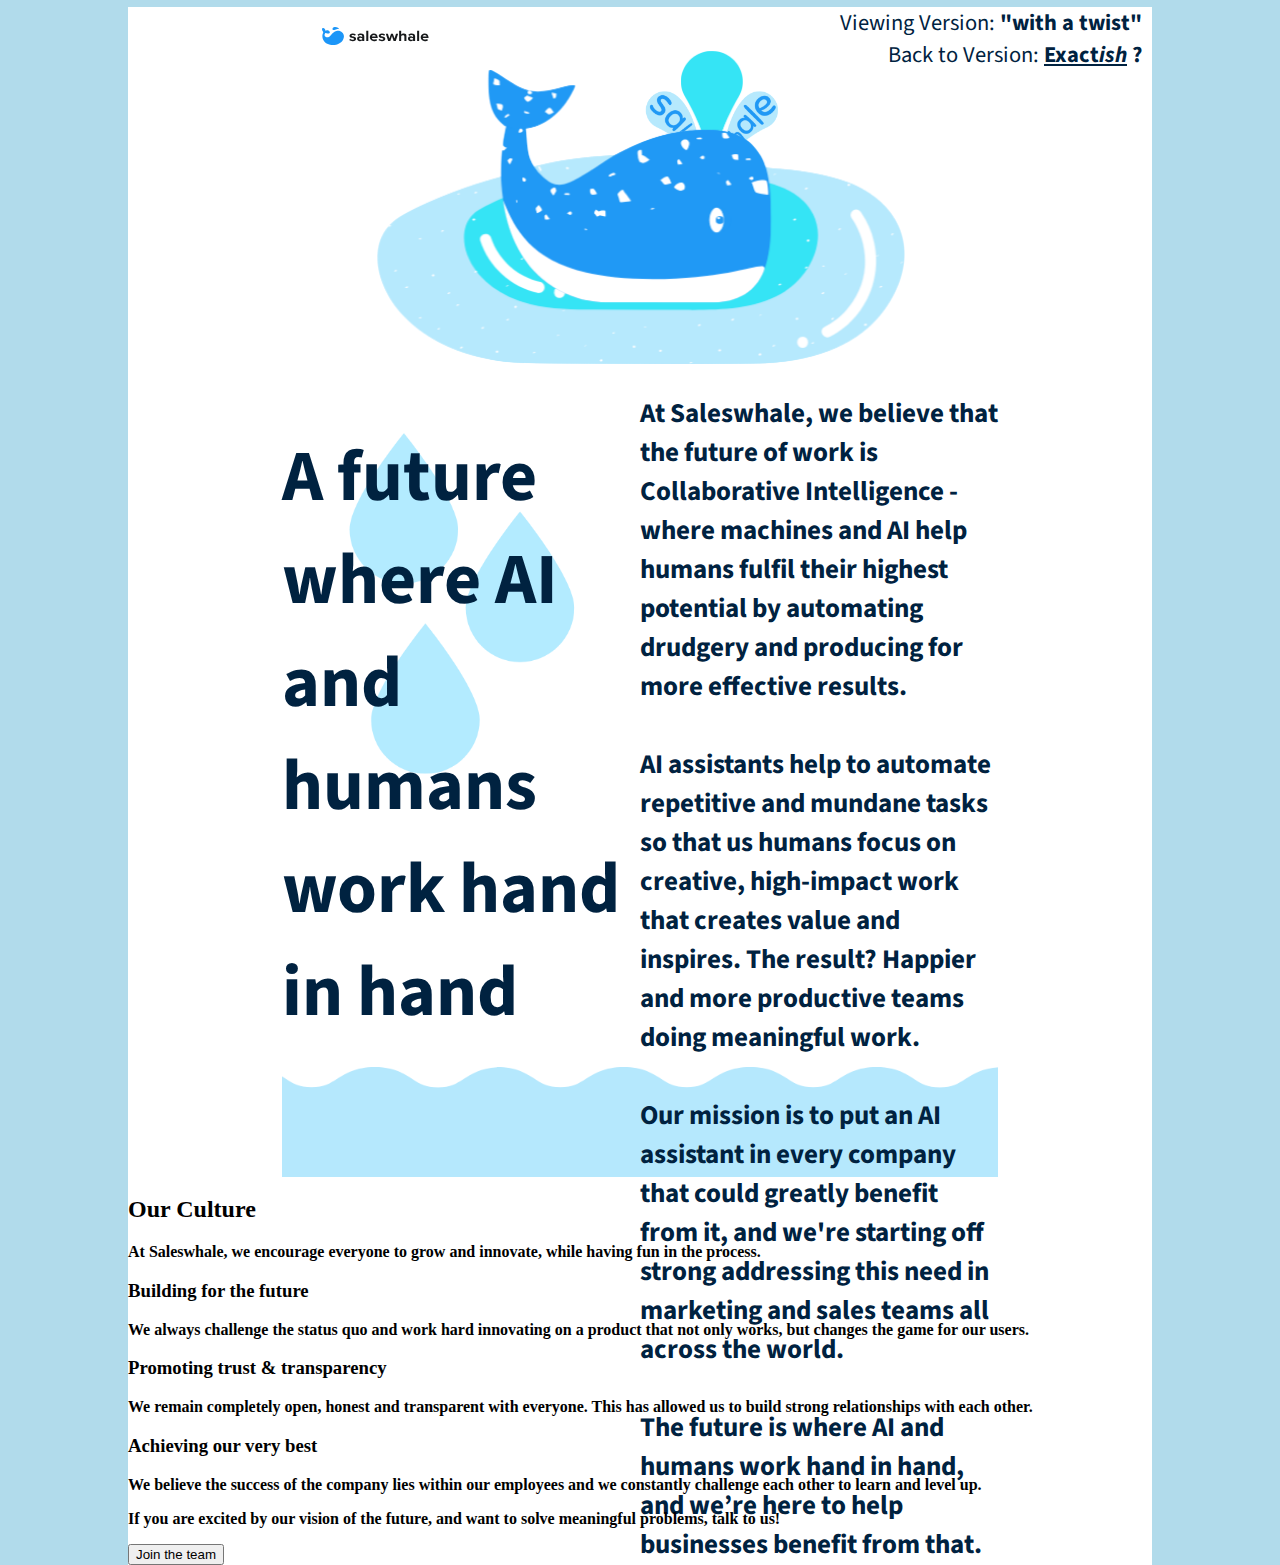
==== twist.html @ 9819dc05 "culture tags & info" ====
<!DOCTYPE html>
<html lang="en">
<head>
  <meta charset="UTF-8">
  <meta name="viewport" content="width=device-width, initial-scale=1.0">
  <meta http-equiv="X-UA-Compatible" content="ie=edge">
  <link rel="stylesheet" href="twist.css">
  <link rel="stylesheet" href="keyframes.css">
  <title>Jr. Web Dev Test</title>
</head>
<body>
  <header>
    <p id="viewing">Viewing Version: <b>"with a twist"</b><br>Back to Version: <a class="viewingLink" href="index.html"><b>Exact<i>ish</i></a> ?</p>
    <div class="spurt">
        <div class="salesspurt"></div>
      </div>
    </div>
  </header>
 
  <h1>
  </h1>
  <div class="opening">
    <h2 id="future">A future where AI and humans work hand in hand</h2>
    <p id="firstbody">
      At Saleswhale, we believe that the future of work is Collaborative Intelligence
       - where machines and AI help humans fulfil their highest potential by automating
        drudgery and producing for more effective results.<br><br>AI assistants help to automate
         repetitive and mundane tasks so that us humans focus on creative, high-impact work
          that creates value and inspires. The result? Happier and more productive teams doing
           meaningful work.<br><br>Our mission is to put an AI assistant in every company that could
            greatly benefit from it, and we're starting off strong addressing this need in
             marketing and sales teams all across the world.<br><br>The future is where AI and humans
              work hand in hand, and we’re here to help businesses benefit from that.
    </p>
  </div>
  <div class="culture">
      <div class="cultureTop">
      <h2 id="ourCulture">Our Culture</h2>
      <p id="cultureTagline">At Saleswhale, we encourage everyone to grow and innovate, while having fun in the process.</p>
    </div>
      <div class="middleCulture">
        <div class="MCD" id="building">
          <div class="cultureIcon"></div>
          <h3>Building for the future</h3>
          <p class="MCT"> We always challenge the status quo and work hard innovating on a product that not only works, but changes the game for our users.</p>
        </div>
        <div class="MCD" id="promoting">
            <div class="cultureIcon"></div>
          <h3>Promoting trust & transparency</h3>
          <p class="MCT">We remain completely open, honest and transparent with everyone. This has allowed us to build strong relationships with each other.</p>
        </div>
        <div class="MCD" id="achieving">
            <div class="cultureIcon"></div>
          <h3>Achieving our very best</h3>
          <p class="MCT">We believe the success of the company lies within our employees and we constantly challenge each other to learn and level up.</p>
        </div>
      </div>
      <div class="cultureBottom">
      <p id="cultureBottomLine">If you are excited by our vision of the future, and want to solve meaningful problems, talk to us!</p>
      <button id="JTT">Join the team</button>
    </div>
    </div> 
</body>
</html>
---- twist.css ----
@import url('https://fonts.googleapis.com/css2?family=Source+Sans+Pro&display=swap');
html {
  background: #b1dbeb;
}
body {
  background: #ffffff;
  overscroll-behavior: none;
  width: 80vw;
  height: 100%;
  margin: auto;
}
header {
  background: url(assets/sw-logo.svg) no-repeat left center;
  background-size: 13%;
  width: 820px;
  height: 60px;
  margin-left: auto;
  margin-right: 10px;
  margin-top: -16px;
}
#viewing {
  color: #002240;
  font-family: 'Source Sans Pro', sans-serif;
  font-size: 2.5vmin;
  text-align: right;
  font-weight: 400;
}
.viewingLink {
  color: #002240;
}
h1 {
  width: 630px;
  height: 300px;
  background: url(assets/saleswhale.png) center no-repeat;
  background-size: 85%;
  margin: auto;
}
.spurt {
  width: 25%;
  height: 200%;
  margin-left: 35%;
  margin-top: -6%;
  background: url(assets/midspray.png) bottom center no-repeat;
  background-size: 30%;
  animation: midspurt linear 4s;
}

.salesspurt {
  width: 100%;
  height: 100%;
  background: url(assets/salesspurt.png) bottom center no-repeat;
  background-size: 65%;
  animation: swspurt linear 3.5s;
}
.opening {
  background: url(assets/abovethefoldbg.png) bottom right repeat-x;
  background-size: 70%;
  display: flex;
  flex-direction: row;
  justify-content: space-between;
  height: 90vh;
  width: 56vw;
  margin: auto;
  color: #002240;
  font-family: 'Source Sans Pro', sans-serif;
}
#future {
  background: url(assets/futurebg.png) top no-repeat;
  background-size: 100%;
  font-size: 8vmin;
  font-weight: bold;
  width: 50%;
  height: 100%;
  text-align: left;
}
#firstbody {
  font-size: 3vmin;
  width: 50%;
}
---- keyframes.css ----
@-webkit-keyframes midspurt {
  0% {
    background-size: 0%;
  }
  25% {
    background-size: 10%;
  }
  50%{
    background-size: 20%;
  }
  75% {
    background-size: 30%;
  }
  100% {
    background-size: 30%;
  }
}
@keyframes midspurt {
   0% {
    background-size: 0%;
  }
  25% {
    background-size: 10%;
  }
  50%{
    background-size: 20%;
  }
  75% {
    background-size: 30%;
  }
  100% {
    background-size: 30%;
  }
}
@-webkit-keyframes swspurt {
  0% {
    background-size: 0%;
  }
  25%{
    background-size: 0%;
  }
  50%{
    background-size: 5%;
  }
  75% {
    background-size: 35%;
  }
  100% {
    background-size: 65%;
  }
}
@keyframes swspurt {
  0% {
    background-size: 0%;
  }
  25%{
    background-size: 0%;
  }
  50%{
    background-size: 5%;
  }
  75% {
    background-size: 35%;
  }
  100% {
    background-size: 65%;
  }
}
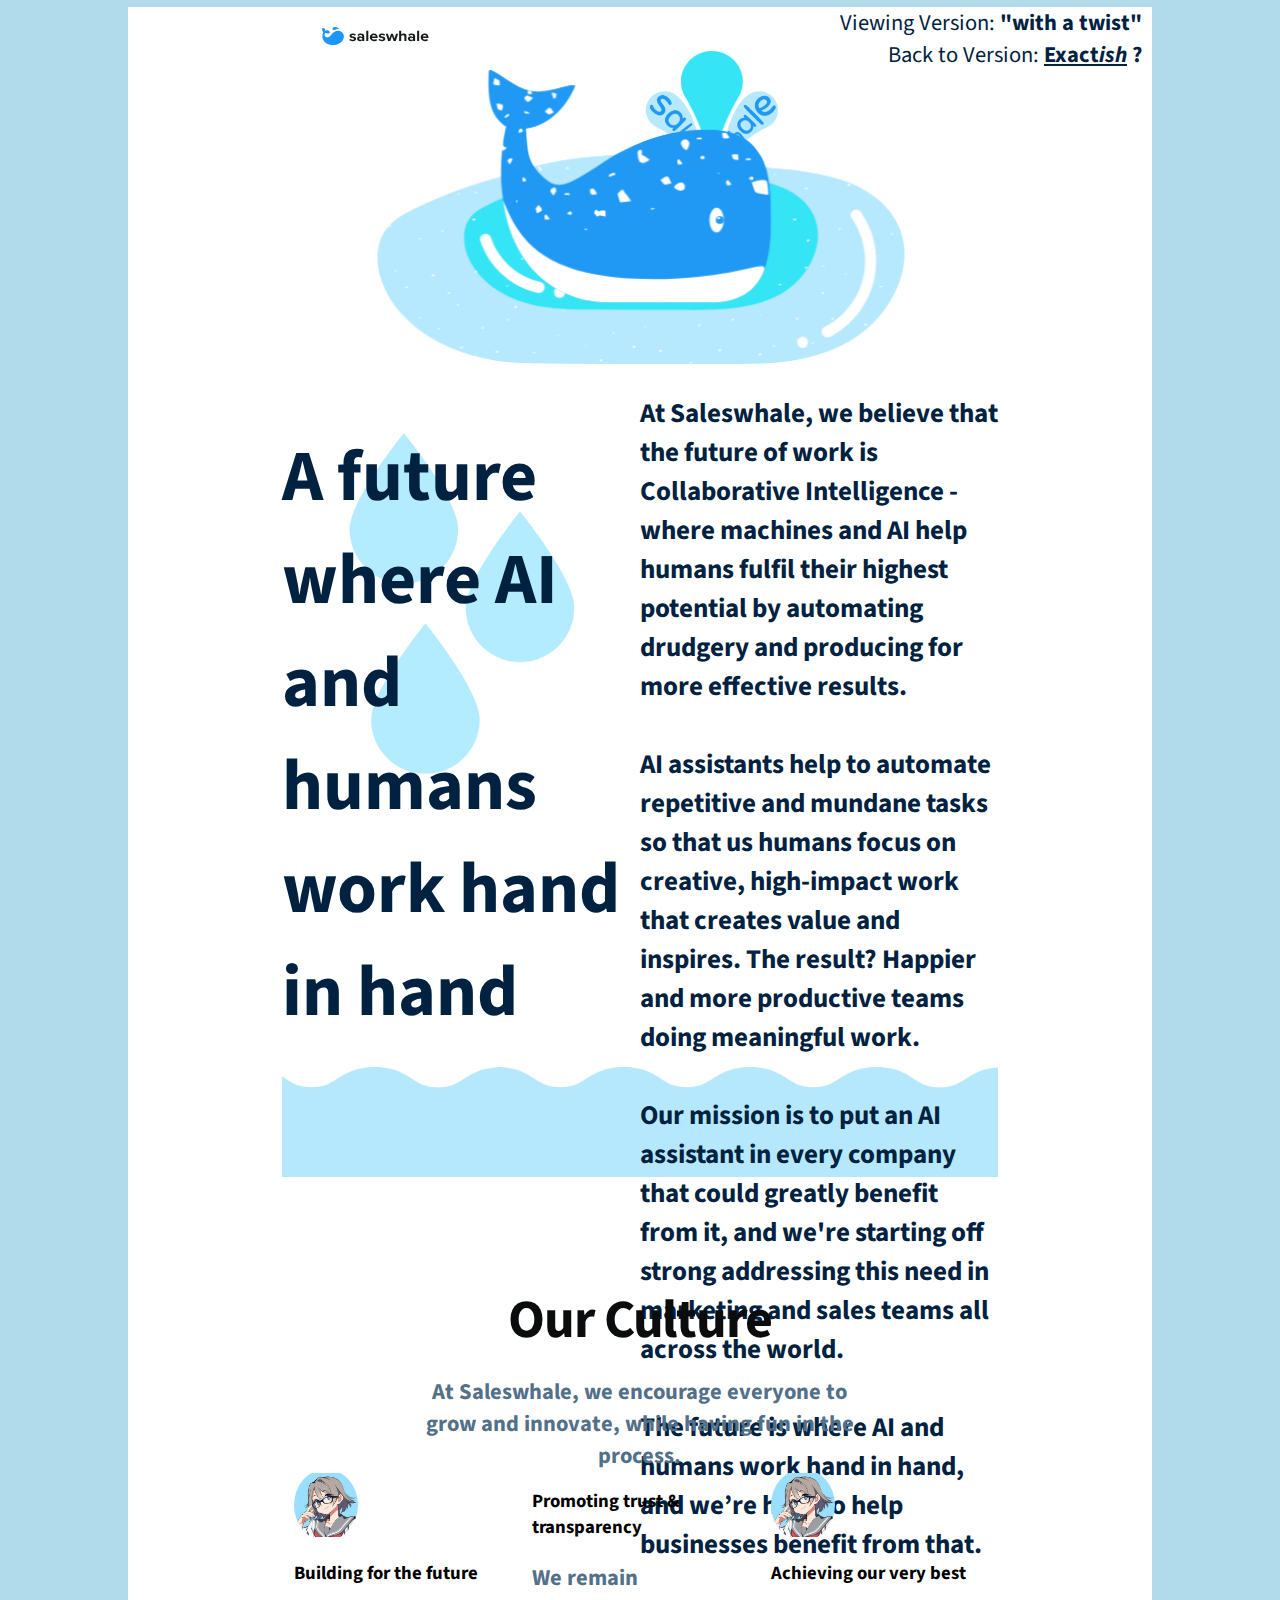
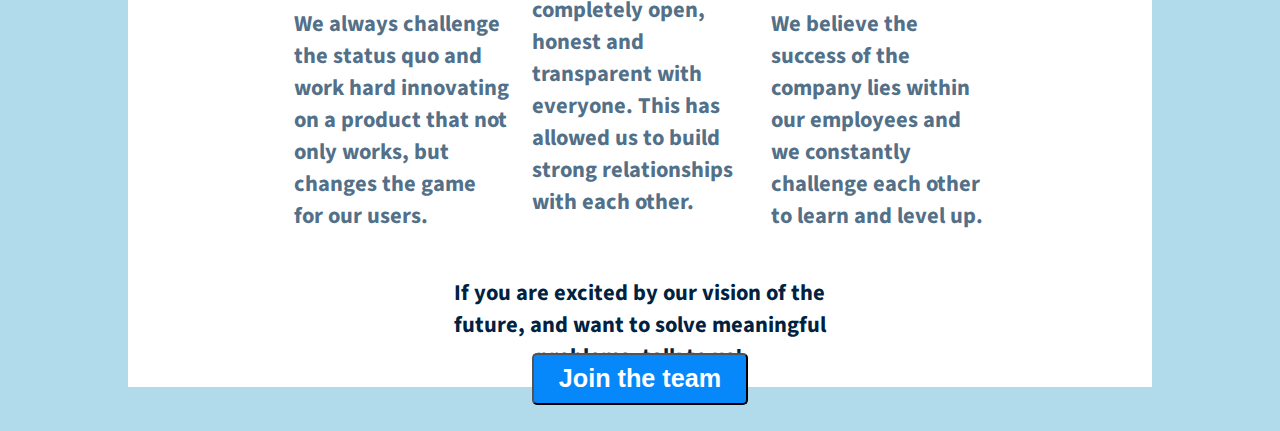
==== commit fffae93e: "take out icon" ====
--- a/twist.html
+++ b/twist.html
@@ -45,7 +45,6 @@
           <p class="MCT"> We always challenge the status quo and work hard innovating on a product that not only works, but changes the game for our users.</p>
         </div>
         <div class="MCD" id="promoting">
-            <div class="cultureIcon"></div>
           <h3>Promoting trust & transparency</h3>
           <p class="MCT">We remain completely open, honest and transparent with everyone. This has allowed us to build strong relationships with each other.</p>
         </div>
--- a/twist.css
+++ b/twist.css
@@ -76,4 +76,78 @@
 #firstbody {
   font-size: 3vmin;
   width: 50%;
+}
+.culture {
+  display: flex;
+  flex-direction: column;
+  justify-content: space-around;
+  align-content: flex-start;
+  align-items: center;
+  height: 90vh;
+  width: 56vw;
+  margin: auto;
+  font-family: 'Source Sans Pro', sans-serif;
+}
+.cultureTop {
+  padding-top: 10vh;
+  width: 60%;
+  text-align: center;
+  height: 25%;
+}
+#ourCulture {
+  color: #0B0C0D;
+  font-size: 6vmin;
+  font-weight: bold;
+  letter-spacing: -0.02em;
+  width: 100%;
+  line-height: 20px;
+}
+#cultureTagline {
+  color: #537089;
+  width: 100%;
+  text-align: center;
+  height: 40%;
+  font-size: 2.5vmin;
+}
+.middleCulture {
+  width: 100%;
+  height: 50%;
+  display: flex;
+  flex-direction: row;
+  justify-content: space-around;
+}
+.MCD {
+  width: 30%;
+}
+.MCT {
+  color: #537089;
+  font-size: 2.5vmin;
+}
+.cultureIcon {
+  background: url(assets/cultureicon.jpg) center no-repeat;
+  background-size: 100%;
+  width: 5vw;
+  height: 8vh;
+  border-radius: 50%;
+}
+.cultureBottom {
+  width: 60%;
+  text-align: center;
+  height: 25%;
+}
+#cultureBottomLine {
+  color: #002240;
+  width: 100%;
+  text-align: center;
+  height: 30%;
+  font-size: 2.5vmin;
+}
+#JTT {
+  font-weight: bold;
+  font-size: 2.8vmin;
+  color: #ffffff;
+  border-radius: 5px;
+  background: #0688FA;
+  width: 50%;
+  height: 30%;
 }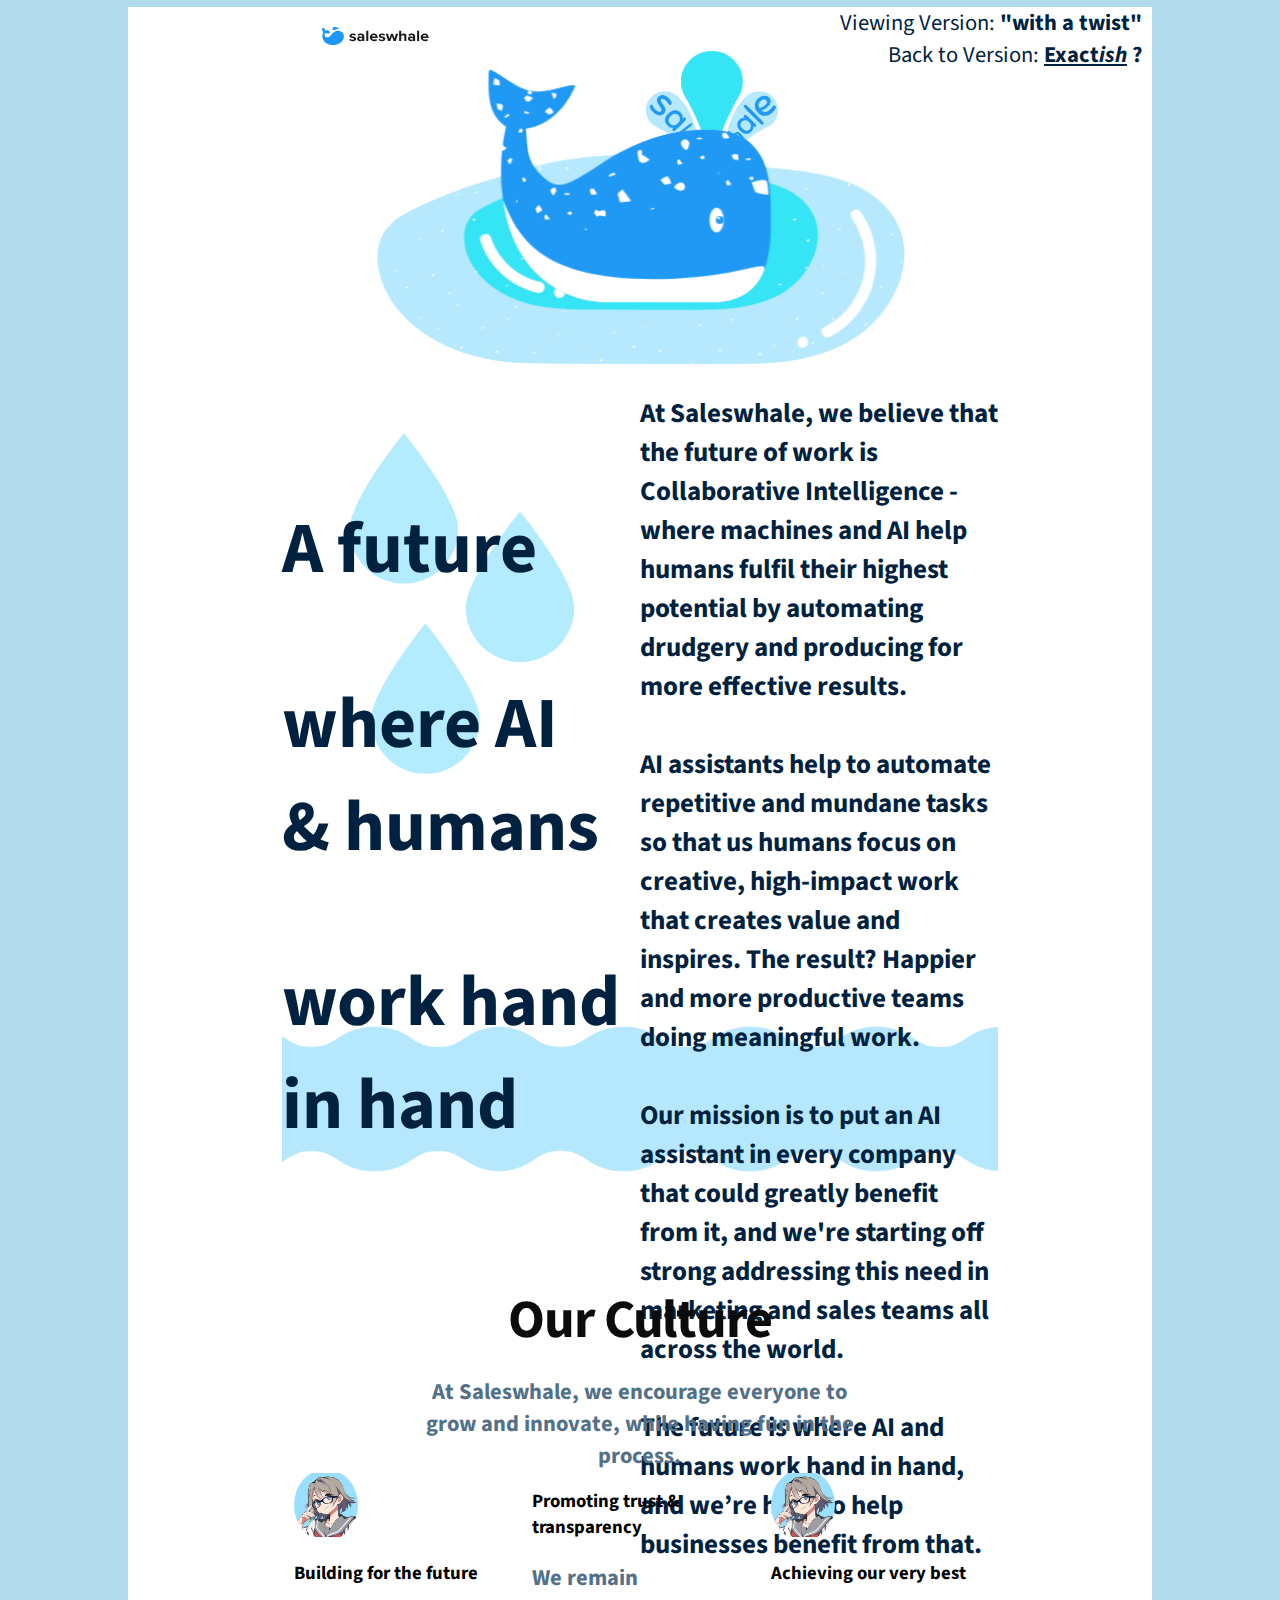
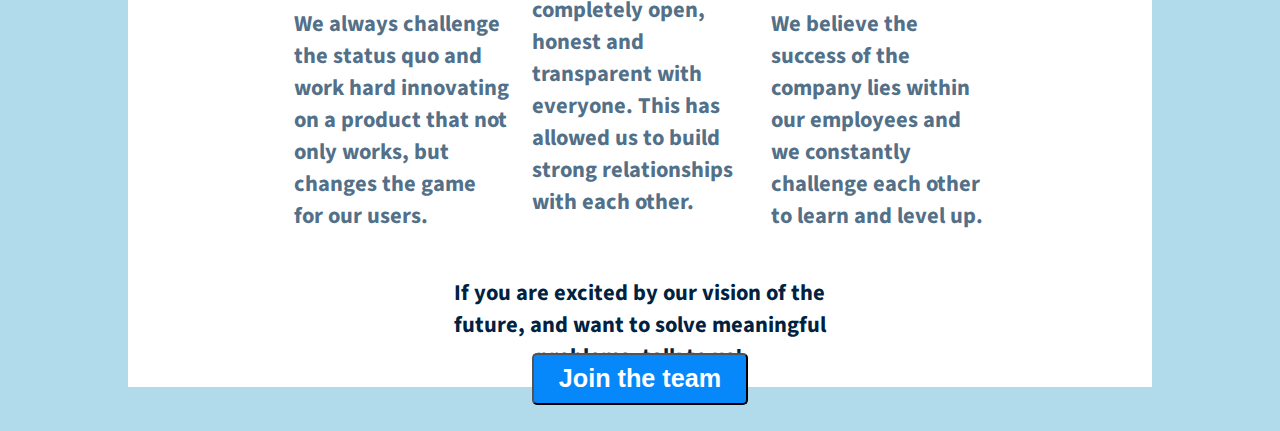
==== commit b82c4262: "tweaks for "twist" outline" ====
--- a/twist.html
+++ b/twist.html
@@ -20,7 +20,7 @@
   <h1>
   </h1>
   <div class="opening">
-    <h2 id="future">A future where AI and humans work hand in hand</h2>
+    <h2 id="future"><p id=line1>A future</p><p id="line2">where AI<br>& humans</p><p id="line3">work hand<br>in hand</p></h2>
     <p id="firstbody">
       At Saleswhale, we believe that the future of work is Collaborative Intelligence
        - where machines and AI help humans fulfil their highest potential by automating
@@ -41,16 +41,16 @@
       <div class="middleCulture">
         <div class="MCD" id="building">
           <div class="cultureIcon"></div>
-          <h3>Building for the future</h3>
+          <h3 class="cultureHL">Building for the future</h3>
           <p class="MCT"> We always challenge the status quo and work hard innovating on a product that not only works, but changes the game for our users.</p>
         </div>
         <div class="MCD" id="promoting">
-          <h3>Promoting trust & transparency</h3>
+          <h3 class="cultureHL">Promoting trust & transparency</h3>
           <p class="MCT">We remain completely open, honest and transparent with everyone. This has allowed us to build strong relationships with each other.</p>
         </div>
         <div class="MCD" id="achieving">
             <div class="cultureIcon"></div>
-          <h3>Achieving our very best</h3>
+          <h3 class="cultureHL">Achieving our very best</h3>
           <p class="MCT">We believe the success of the company lies within our employees and we constantly challenge each other to learn and level up.</p>
         </div>
       </div>
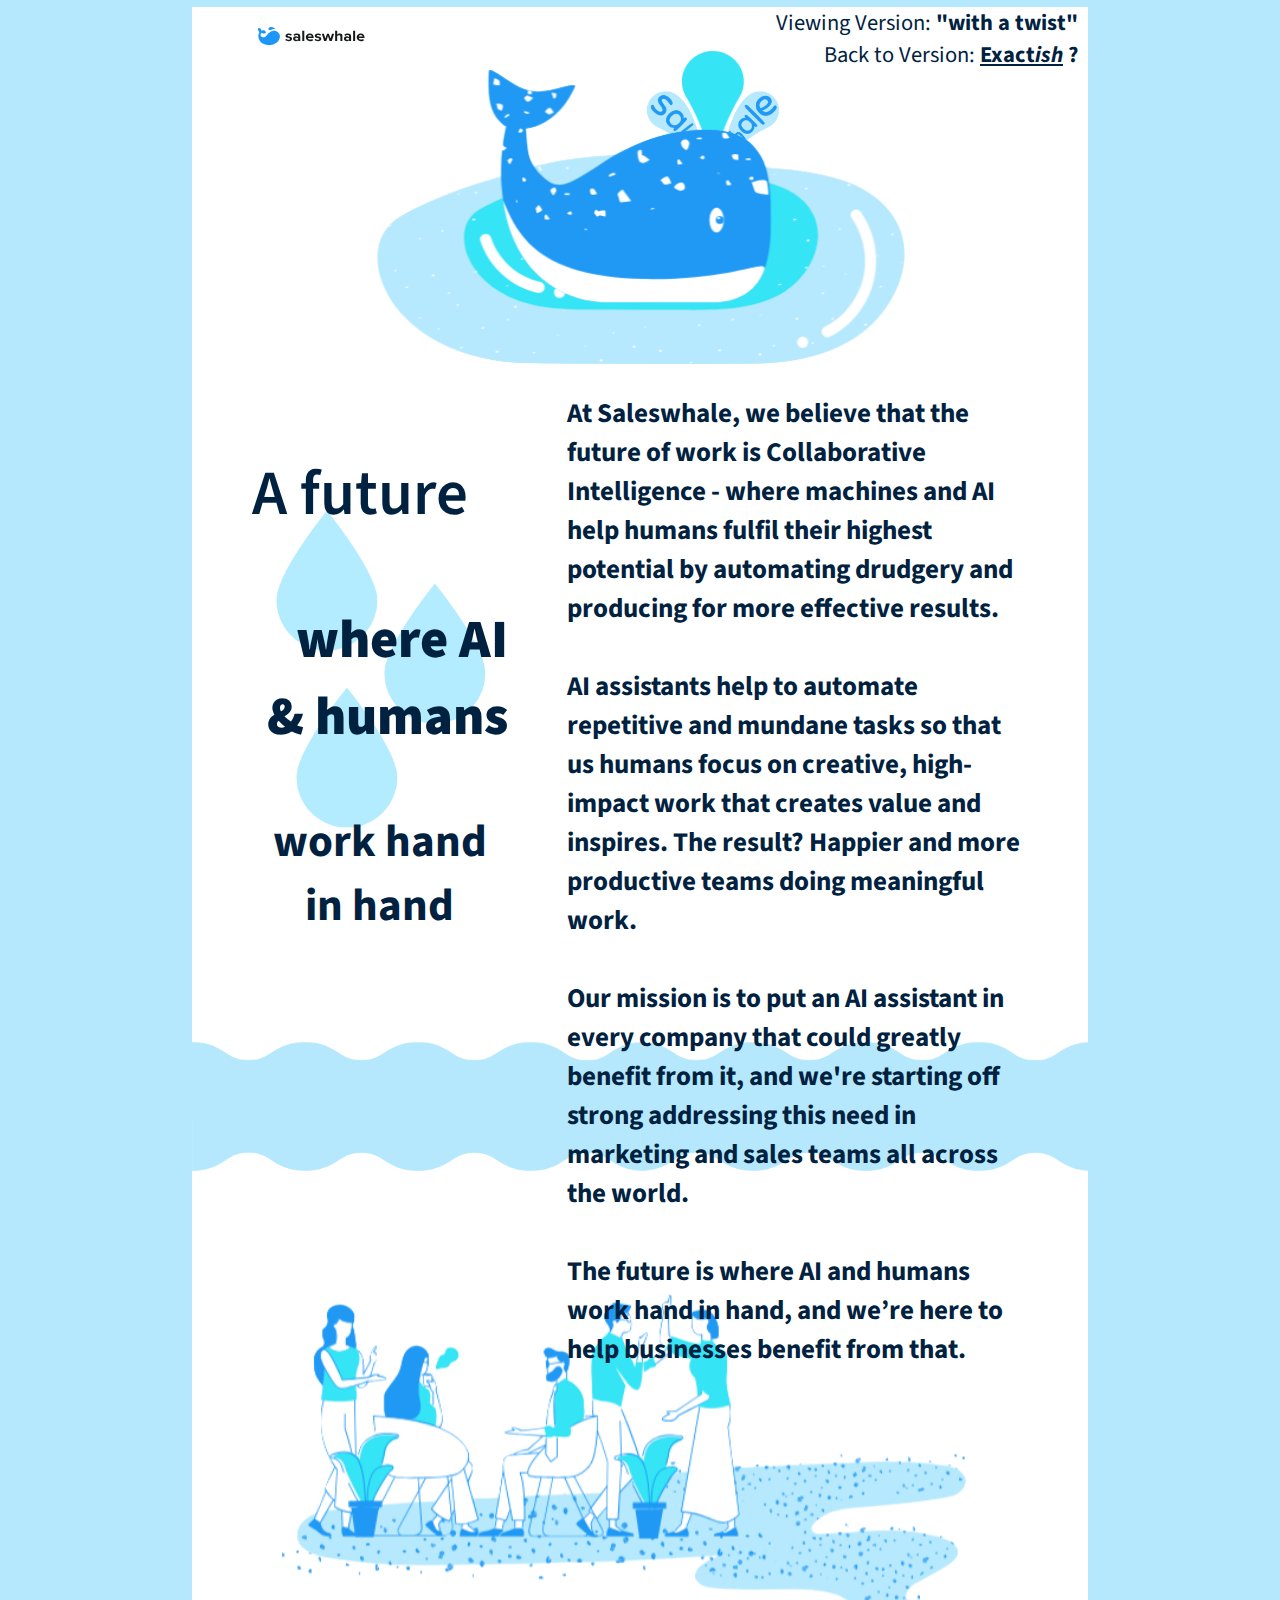
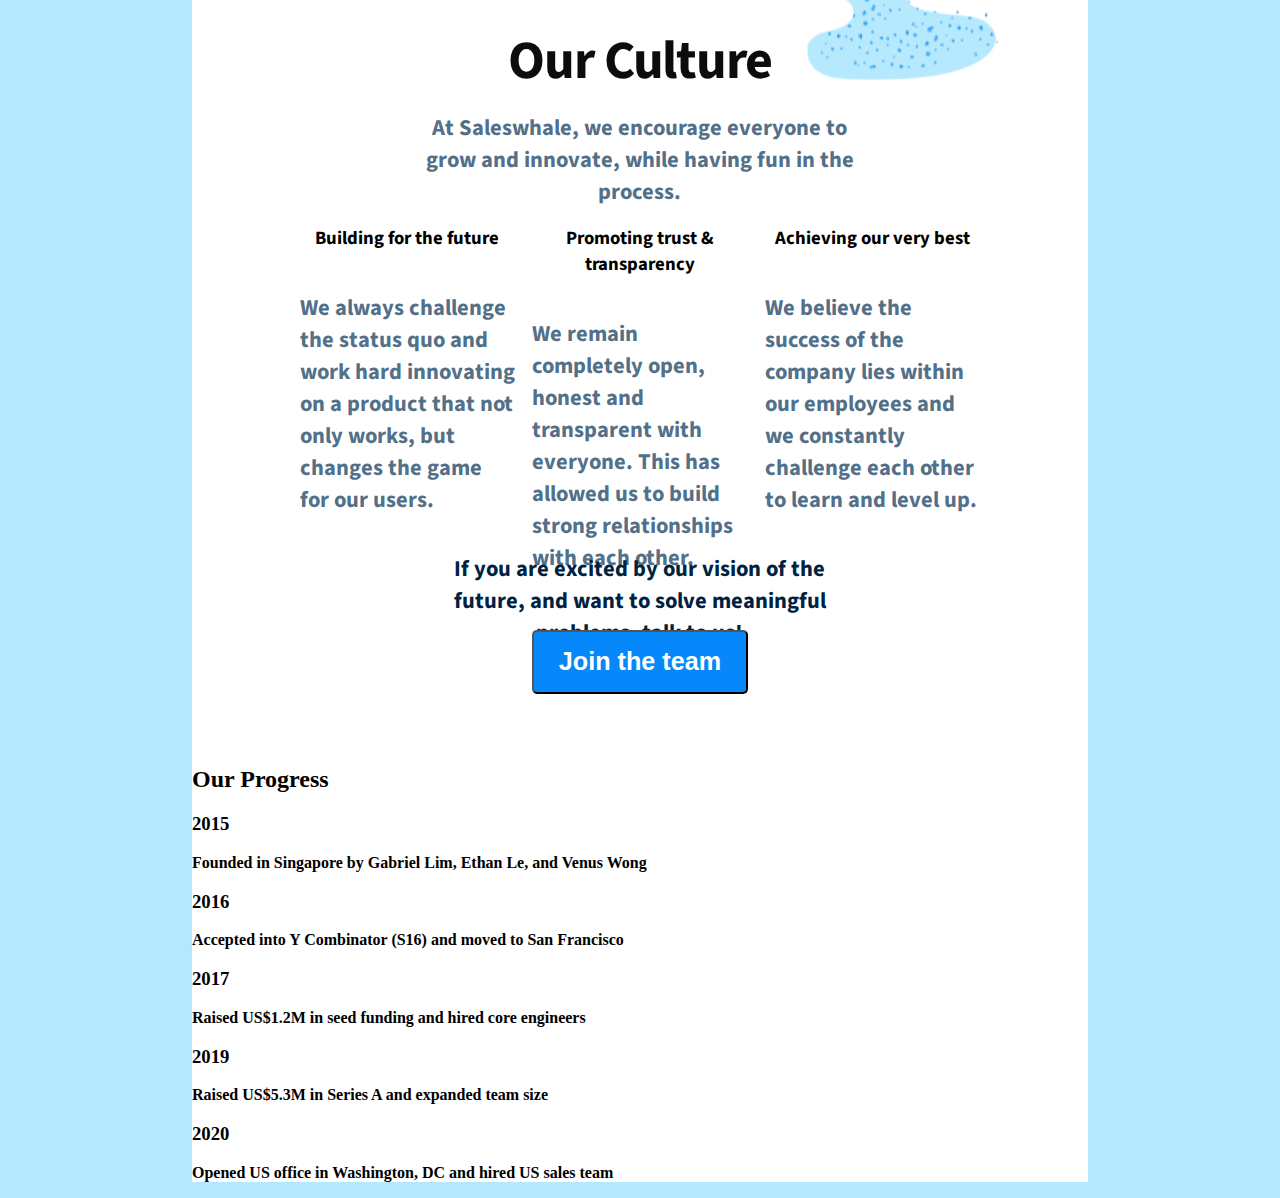
==== commit 40aeb09e: "timeline tags & info in" ====
--- a/twist.html
+++ b/twist.html
@@ -59,5 +59,36 @@
       <button id="JTT">Join the team</button>
     </div>
     </div> 
+
+    <div class="timelineContainer">
+        <h2 id="progress">Our Progress</h2>
+        <div class="timeline">
+          <div class="TLitem" id="founded">
+            <h3 class="date">2015</h3>
+            <div class="mailIcon"></div>
+            <p class="timelineText"> Founded in Singapore by Gabriel Lim, Ethan Le, and Venus Wong</p>
+          </div>
+          <div class="TLitem" id="Accepted">
+              <h3 class="date">2016</h3>
+              <div class="mailIcon"></div>
+              <p class="timelineText">Accepted into Y Combinator (S16) and moved to San Francisco</p>
+          </div>
+          <div class="TLitem" id="seedFunding">
+              <h3 class="date">2017</h3>
+              <div class="mailIcon"></div>
+              <p class="timelineText">Raised US$1.2M in seed funding and hired core engineers</p>
+          </div>
+          <div class="TLitem" id="raised">
+              <h3 class="date">2019</h3>
+              <div class="mailIcon"></div>
+              <p class="timelineText">Raised US$5.3M in Series A and expanded team size</p>
+          </div>
+          <div class="TLitem" id="US">
+              <h3 class="date">2020</h3>
+              <div class="mailIcon"></div>
+              <p class="timelineText">Opened US office in Washington, DC and hired US sales team</p>
+          </div>
+        </div>
+      </div>
 </body>
 </html>--- a/twist.css
+++ b/twist.css
@@ -1,11 +1,11 @@
 @import url('https://fonts.googleapis.com/css2?family=Source+Sans+Pro&display=swap');
 html {
-  background: #b1dbeb;
+  background: #b5e8fd;
 }
 body {
   background: #ffffff;
   overscroll-behavior: none;
-  width: 80vw;
+  width: 70vw;
   height: 100%;
   margin: auto;
 }
@@ -38,13 +38,12 @@
 .spurt {
   width: 25%;
   height: 200%;
-  margin-left: 35%;
+  margin-left: 43%;
   margin-top: -6%;
   background: url(assets/midspray.png) bottom center no-repeat;
   background-size: 30%;
   animation: midspurt linear 4s;
 }
-
 .salesspurt {
   width: 100%;
   height: 100%;
@@ -54,45 +53,60 @@
 }
 .opening {
   background: url(assets/abovethefoldbg.png) bottom right repeat-x;
-  background-size: 70%;
+  background-size: 50%;
   display: flex;
   flex-direction: row;
-  justify-content: space-between;
+  justify-content: space-evenly;
   height: 90vh;
-  width: 56vw;
+  width: 70vw;
   margin: auto;
   color: #002240;
   font-family: 'Source Sans Pro', sans-serif;
 }
 #future {
-  background: url(assets/futurebg.png) top no-repeat;
-  background-size: 100%;
-  font-size: 8vmin;
-  font-weight: bold;
-  width: 50%;
-  height: 100%;
+  background: url(assets/futurebg.png) center no-repeat;
+  background-size: 130%;
+  width: 20vw;
+  height: 70%;
+}
+#line1 {
+  font-size: 7vmin;
+  font-weight: 600;
   text-align: left;
+}
+#line2 {
+  font-size: 6vmin;
+  font-weight: bolder;
+  text-align: center;
+  text-align: right;
+}
+#line3 {
+  font-size: 5vmin;
+  text-align: center;
 }
 #firstbody {
   font-size: 3vmin;
-  width: 50%;
+  width: 36vw;
 }
 .culture {
+  padding-top: 10vh;
+  background: url(assets/culturebg.png) 40% 15% no-repeat;
+  background-size: 100%;
   display: flex;
   flex-direction: column;
-  justify-content: space-around;
-  align-content: flex-start;
+  justify-content: flex-end;
+  align-content: flex-end;
   align-items: center;
-  height: 90vh;
+  height: 120vh;
   width: 56vw;
   margin: auto;
   font-family: 'Source Sans Pro', sans-serif;
 }
 .cultureTop {
-  padding-top: 10vh;
+  padding-top: 20vh;
   width: 60%;
   text-align: center;
-  height: 25%;
+  height: 18%;
 }
 #ourCulture {
   color: #0B0C0D;
@@ -100,46 +114,50 @@
   font-weight: bold;
   letter-spacing: -0.02em;
   width: 100%;
-  line-height: 20px;
+  line-height: 10px;
 }
 #cultureTagline {
   color: #537089;
   width: 100%;
   text-align: center;
-  height: 40%;
+  height: 20%;
   font-size: 2.5vmin;
+  background-color: #ffffff72;
 }
 .middleCulture {
   width: 100%;
-  height: 50%;
+  height: 30%;
   display: flex;
   flex-direction: row;
-  justify-content: space-around;
+  justify-content: space-evenly;
+  align-content: center;
 }
 .MCD {
+  display: flex;
+  flex-direction: column;
+  justify-content: flex-start;
+  align-content: stretch;
+  align-items: center;
   width: 30%;
+}
+.cultureHL {
+  text-align: center;
 }
 .MCT {
   color: #537089;
   font-size: 2.5vmin;
-}
-.cultureIcon {
-  background: url(assets/cultureicon.jpg) center no-repeat;
-  background-size: 100%;
-  width: 5vw;
-  height: 8vh;
-  border-radius: 50%;
+  align-self: flex-end;
 }
 .cultureBottom {
   width: 60%;
   text-align: center;
-  height: 25%;
+  height: 20%;
 }
 #cultureBottomLine {
   color: #002240;
   width: 100%;
   text-align: center;
-  height: 30%;
+  height: 25%;
   font-size: 2.5vmin;
 }
 #JTT {
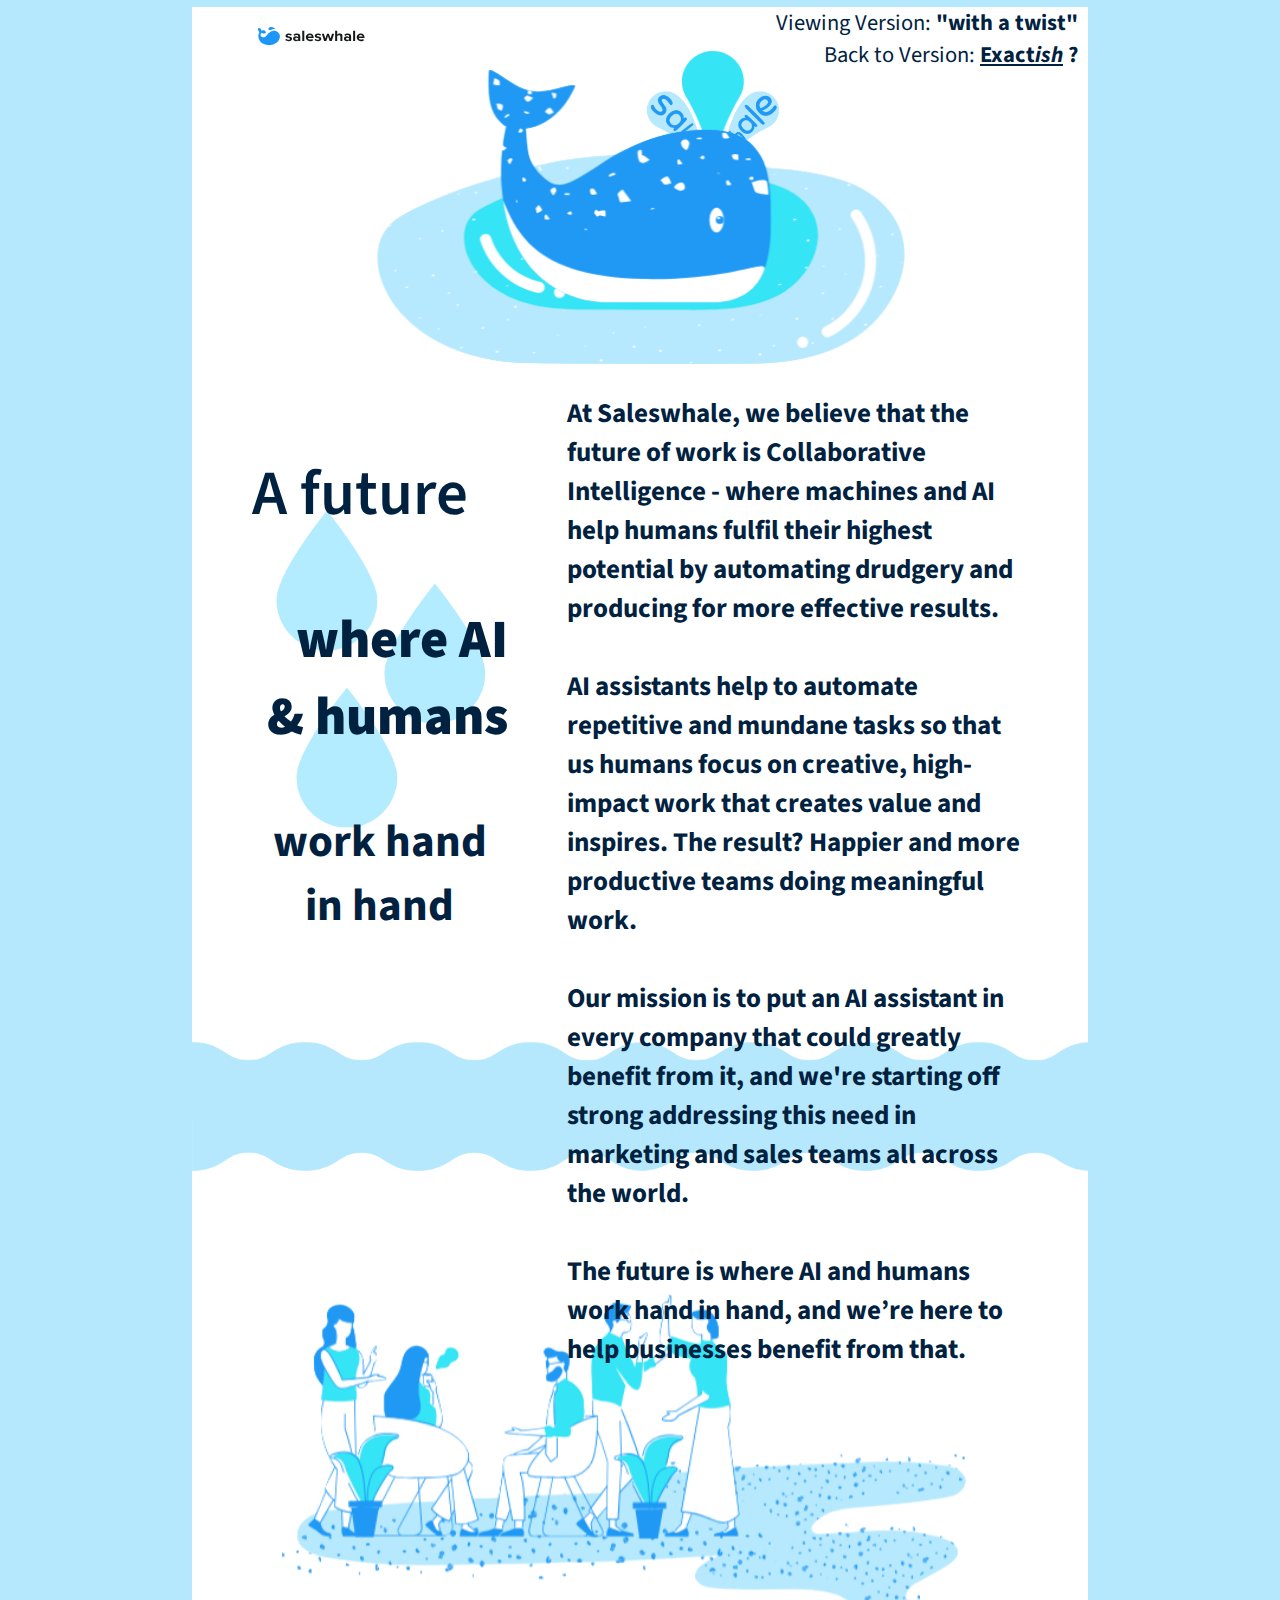
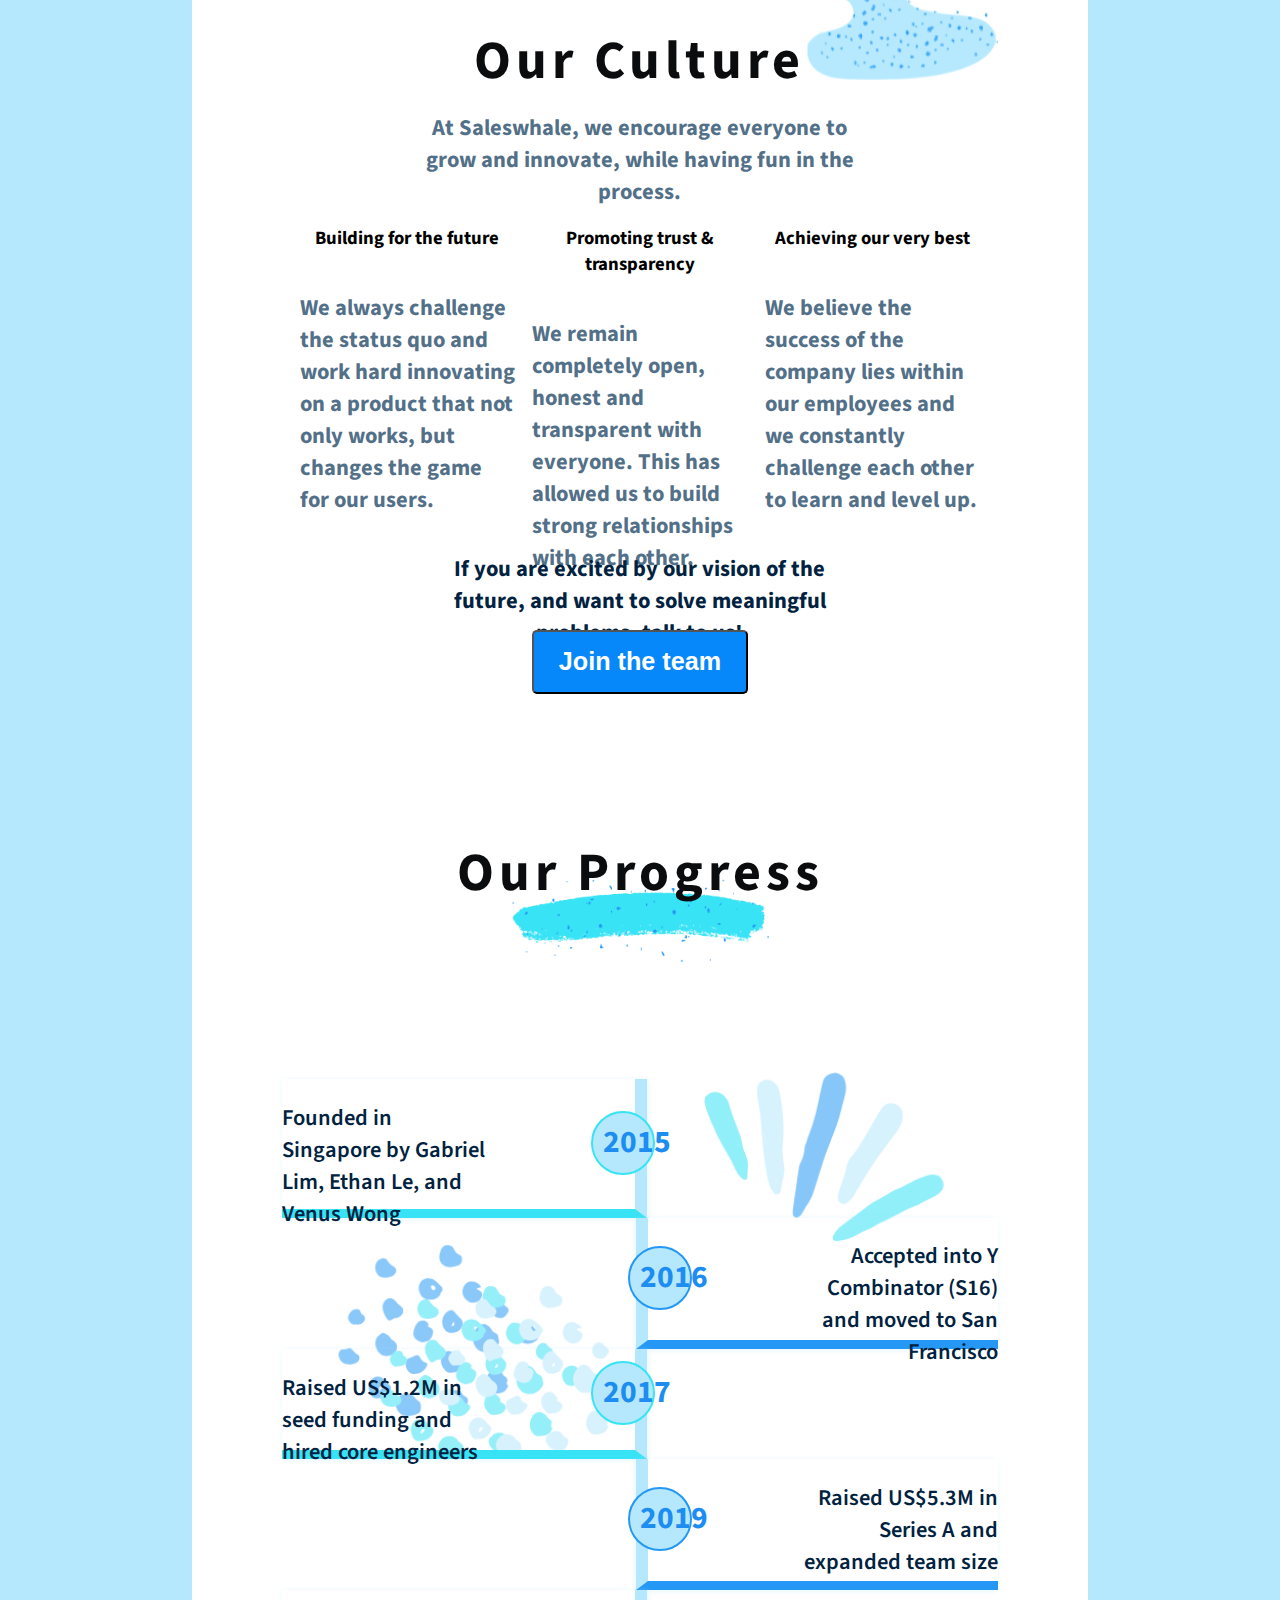
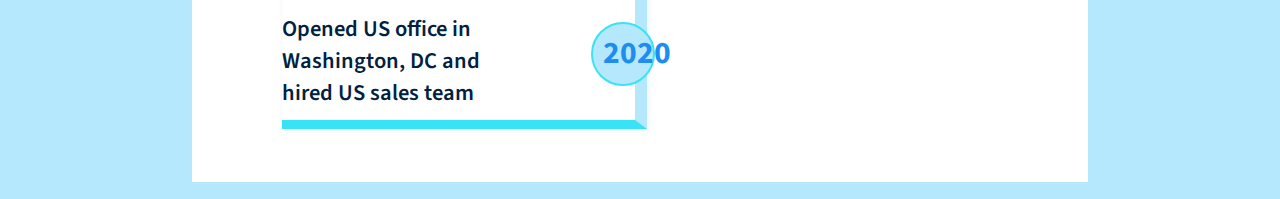
==== commit d0f0caa6: "mail icon out, IDs added" ====
--- a/twist.html
+++ b/twist.html
@@ -64,28 +64,23 @@
         <h2 id="progress">Our Progress</h2>
         <div class="timeline">
           <div class="TLitem" id="founded">
-            <h3 class="date">2015</h3>
-            <div class="mailIcon"></div>
+            <h3 class="date" id="firstDate">2015</h3>
             <p class="timelineText"> Founded in Singapore by Gabriel Lim, Ethan Le, and Venus Wong</p>
           </div>
           <div class="TLitem" id="Accepted">
-              <h3 class="date">2016</h3>
-              <div class="mailIcon"></div>
-              <p class="timelineText">Accepted into Y Combinator (S16) and moved to San Francisco</p>
+            <h3 class="date" id="secondDate">2016</h3>
+            <p class="timelineText">Accepted into Y Combinator (S16) and moved to San Francisco</p>
           </div>
           <div class="TLitem" id="seedFunding">
-              <h3 class="date">2017</h3>
-              <div class="mailIcon"></div>
+              <h3 class="date" id="thirdDate">2017</h3>
               <p class="timelineText">Raised US$1.2M in seed funding and hired core engineers</p>
           </div>
           <div class="TLitem" id="raised">
-              <h3 class="date">2019</h3>
-              <div class="mailIcon"></div>
+              <h3 class="date" id="fourthDate">2019</h3>
               <p class="timelineText">Raised US$5.3M in Series A and expanded team size</p>
           </div>
           <div class="TLitem" id="US">
-              <h3 class="date">2020</h3>
-              <div class="mailIcon"></div>
+              <h3 class="date" id="fifthDate">2020</h3>
               <p class="timelineText">Opened US office in Washington, DC and hired US sales team</p>
           </div>
         </div>
--- a/twist.css
+++ b/twist.css
@@ -112,7 +112,7 @@
   color: #0B0C0D;
   font-size: 6vmin;
   font-weight: bold;
-  letter-spacing: -0.02em;
+  letter-spacing: 5px;
   width: 100%;
   line-height: 10px;
 }
@@ -168,4 +168,140 @@
   background: #0688FA;
   width: 50%;
   height: 30%;
+}
+.timelineContainer {
+  padding-top: 5vh;
+  display: flex;
+  flex-direction: row;
+  flex-wrap: wrap;
+  justify-content: center;
+  align-content: center;
+  align-items: center;
+  height: 110vh;
+  width: 70vw;
+  margin: auto;
+  font-family: 'Source Sans Pro', sans-serif;
+}
+#progress {
+  background: url(assets/progressbg.png) center no-repeat;
+  background-size: 30%;
+  color: #0B0C0D;
+  font-size: 6vmin;
+  font-weight: bold;
+  letter-spacing: 5px;
+  width: 100%;
+  height: 20%;
+  line-height: 110px;
+  text-align: center;
+}
+.timeline {
+  background: url(assets/tlbg.png) top no-repeat;
+  background-size: 90%;
+  width: 56vw;
+  height: 80vh;
+  display: flex;
+  flex-direction: column;
+  flex-wrap: wrap;
+  justify-content: flex-start;
+  align-items: flex-start;
+  padding-top: 2vh;
+}
+.TLitem {
+  display: flex;
+  flex-direction: row;
+  justify-content: space-between;
+  align-items: stretch;
+  align-content: stretch;
+}
+#founded {
+  flex-direction: row-reverse;
+  align-items: flex-start;
+  height: 18%;
+  width:49.3%;
+  border-bottom: 1vh solid #38e3f5;
+  border-right: 1vw solid #b5e8fd;
+  box-shadow: 1px 1px 5px #b5e8fd65;
+}
+#Accepted {
+  background-size: 50%;
+  align-self: flex-end;
+  align-items: flex-start;
+  height: 17%;
+  width:48.9%;
+  border-bottom: 1vh solid #2598f5;
+  border-left: 1vw solid #b5e8fd;
+  box-shadow: -1px 1px 5px #b5e8fd65;
+  text-align: right;
+}
+#seedFunding {
+  flex-direction: row-reverse;
+  align-items: flex-start;
+  height: 14%;
+  width:49.3%;
+  border-bottom: 1vh solid #38e3f5;
+  border-right: 1vw solid #b5e8fd;
+  box-shadow: 1px 1px 5px #b5e8fd65;
+}
+#raised {
+  align-self: flex-end;
+  align-items: flex-start;
+  height: 17%;
+  width:48.9%;
+  border-bottom: 1vh solid #2598f5;
+  border-left: 1vw solid #b5e8fd;
+  box-shadow: -1px 1px 5px #b5e8fd65;
+  text-align: right;
+}
+#US {
+  flex-direction: row-reverse;
+  align-items: flex-start;
+  height: 18%;
+  width:49.3%;
+  border-bottom: 1vh solid #38e3f5;
+  border-right: 1vw solid #b5e8fd;
+  box-shadow: 1px 1px 5px #b5e8fd65;
+}
+#firstDate {
+  margin-right: -20px;
+  margin-top: 32px;
+  border: 2px solid #38e3f5;
+}
+#secondDate {
+  margin-left: -20px;
+  margin-top: 28px;
+  border: 2px solid #2598f5;
+}
+#thirdDate {
+  margin-right: -20px;
+  margin-top: 12px;
+  border: 2px solid #38e3f5;
+}
+#fourthDate {
+  margin-left: -20px;
+  margin-top: 28px;
+  border: 2px solid #2598f5;
+}
+#fifthDate {
+  margin-right: -20px;
+  margin-top: 32px;
+  border: 2px solid #38e3f5;
+}
+.date {
+  color: #1d8df1;
+  font-weight: bold;
+  font-size: 3.5vmin;
+  line-height: 40px;
+  width: 40px;
+  height: 40px;
+  border-radius: 50%;
+  background-color: #b5e8fd;
+  padding: 10px;
+  text-align: center;
+}
+.timelineText {
+  color: #002240;
+  font-weight: 600;
+  width:60%;
+  font-style: normal;
+  font-size: 2.5vmin;
 }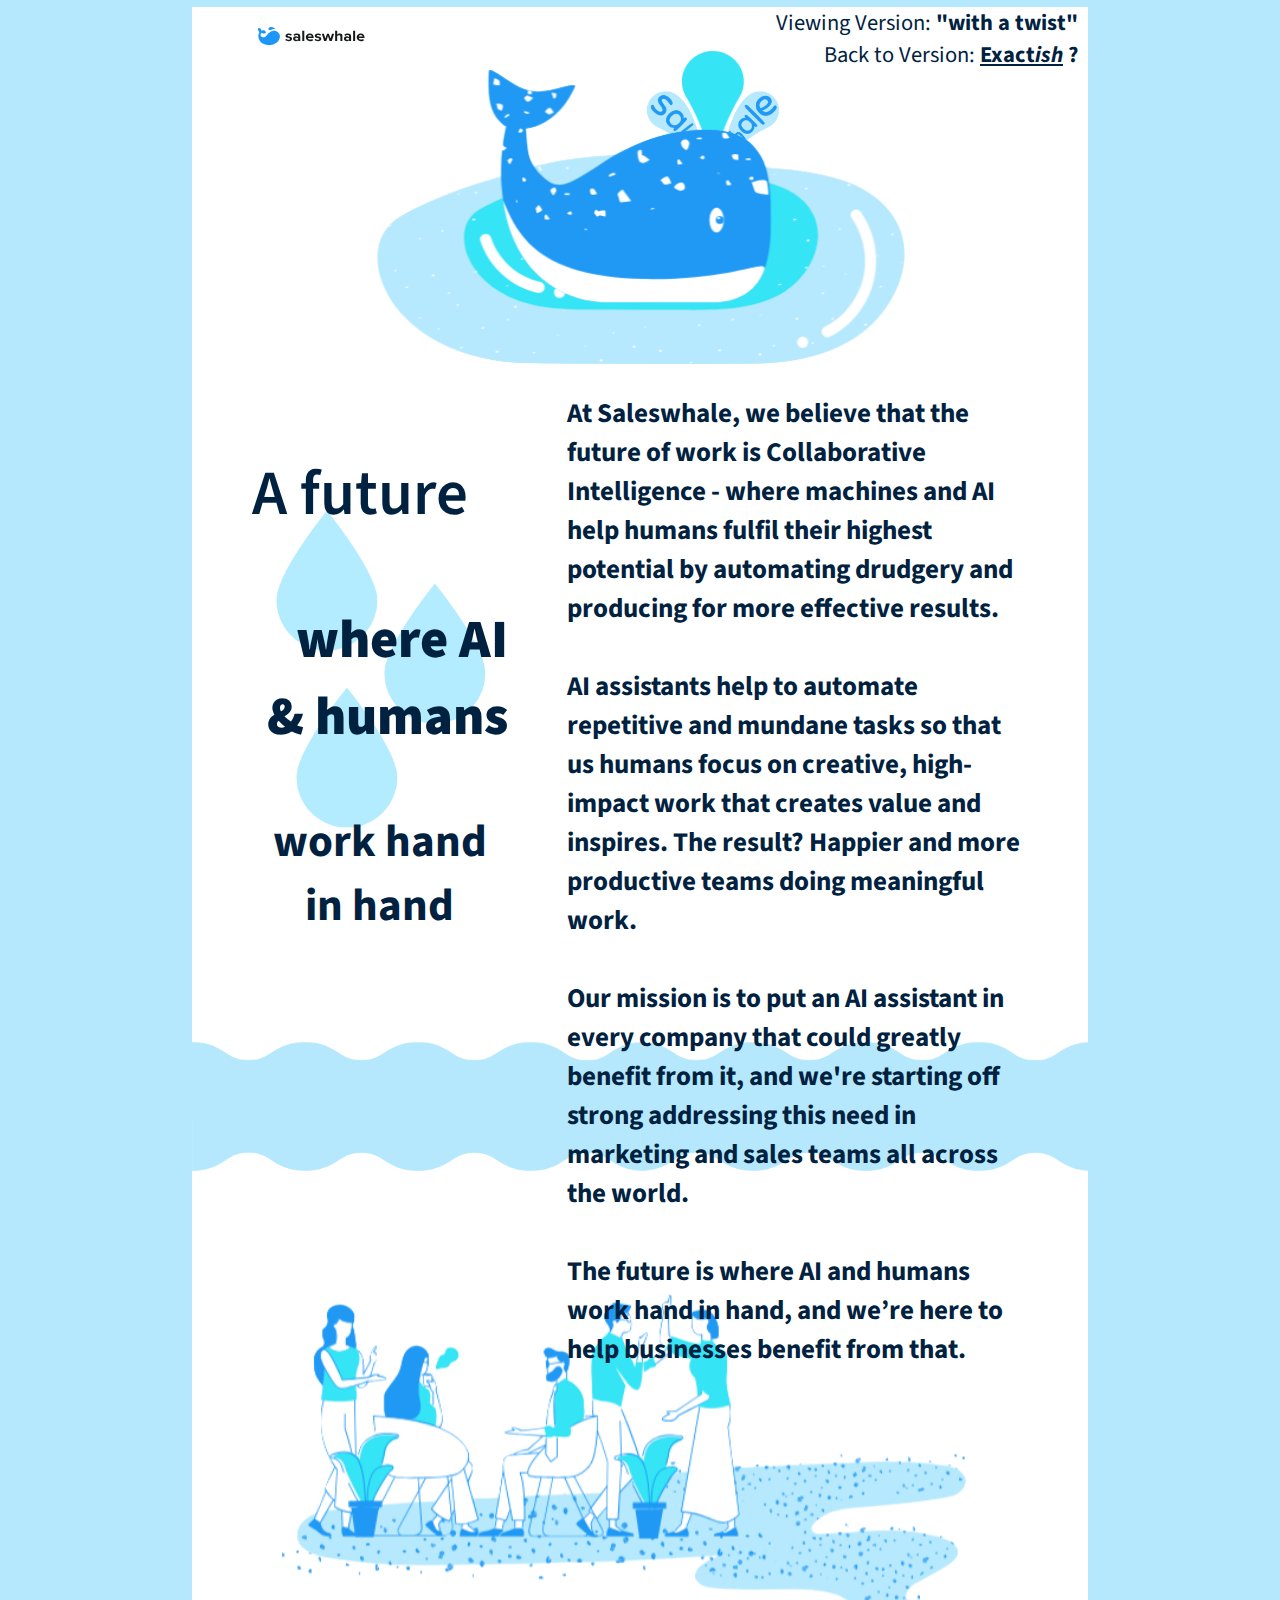
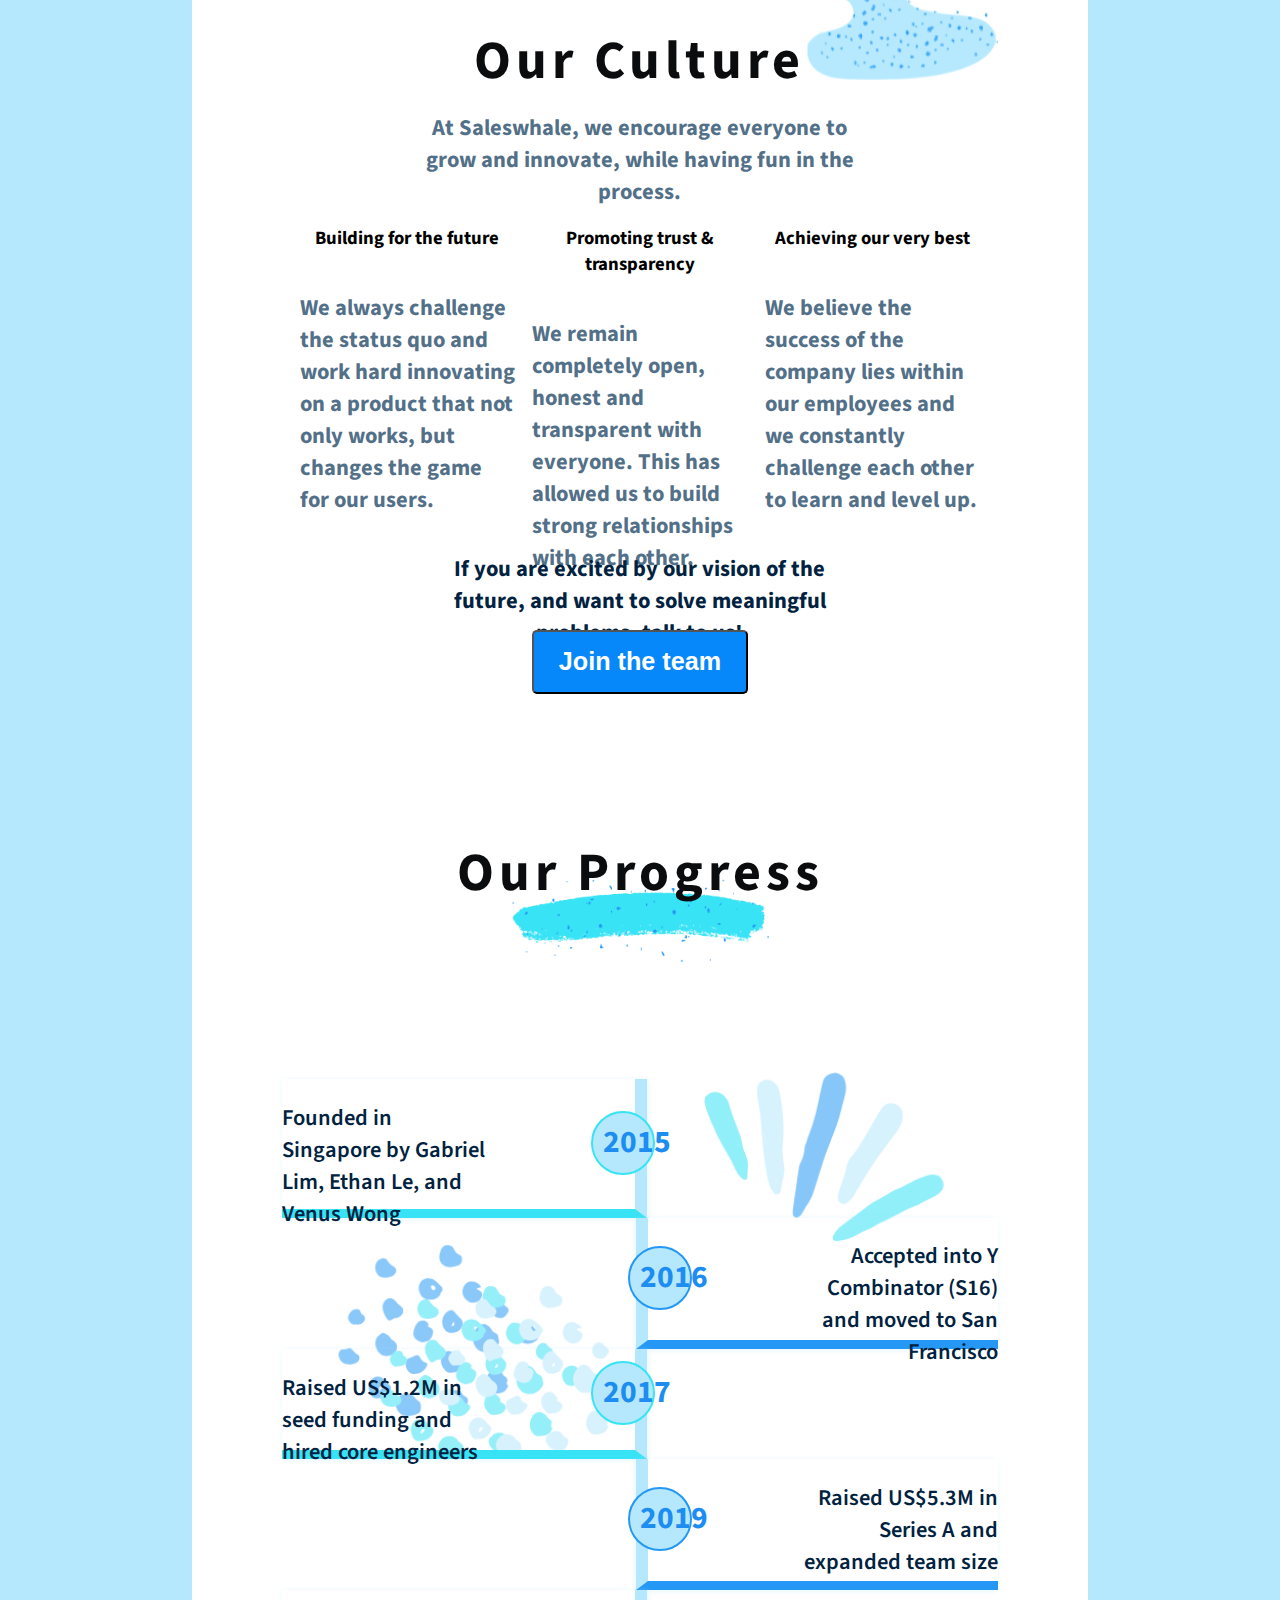
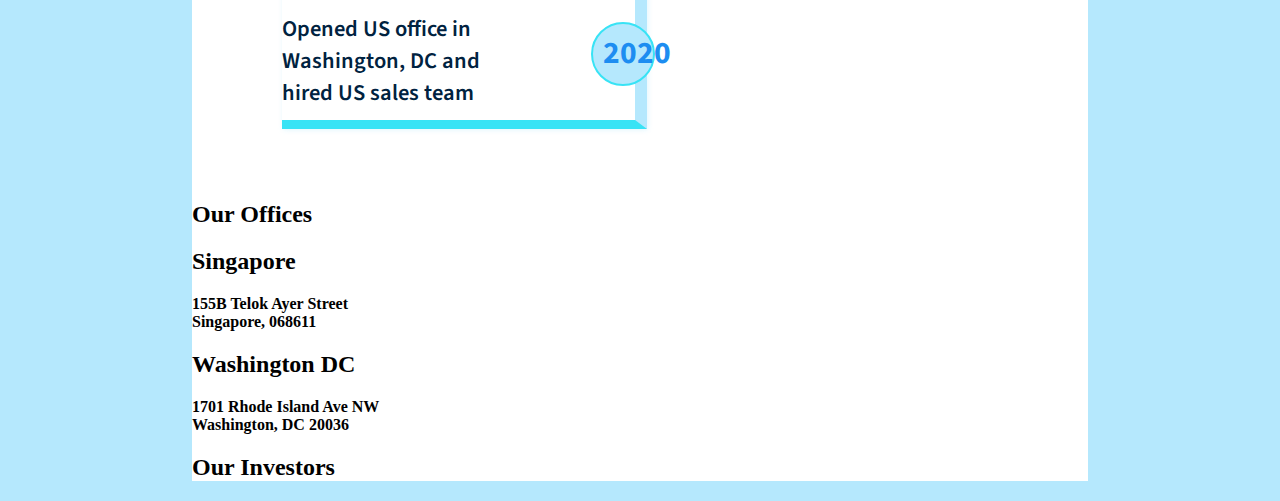
==== commit c8e2fd10: "tags/info for offices" ====
--- a/twist.html
+++ b/twist.html
@@ -85,5 +85,29 @@
           </div>
         </div>
       </div>
+      <div class="offices">
+          <h2 id="offices">Our Offices</h2>
+          <div class="officebox">
+          <div class="addresses" id="Singapore">
+            <div class="officeIcon" id="sp"></div>
+            <h2 class="location">Singapore</h2>
+            <p class="address">155B Telok Ayer Street<br>Singapore, 068611</p>
+          </div>
+          <div class="addresses" id="DC">
+              <div class="officeIcon" id="wadc"></div>
+              <h2 class="location">Washington DC</h2>
+              <p class="address">1701 Rhode Island Ave NW<br>Washington, DC 20036</p>
+          </div>
+          </div>
+      </div>
+      <div class="investors">
+          <h2 id="investors">Our Investors</h2>
+          <div class="invImages">
+            <div class="investorImage" id="Ycom"></div>
+            <div class="investorImage" id="monks"></div>
+            <div class="investorImage" id="strive"></div>
+            <div class="investorImage" id="wavemaker"></div>
+          </div>
+      </div>
 </body>
 </html>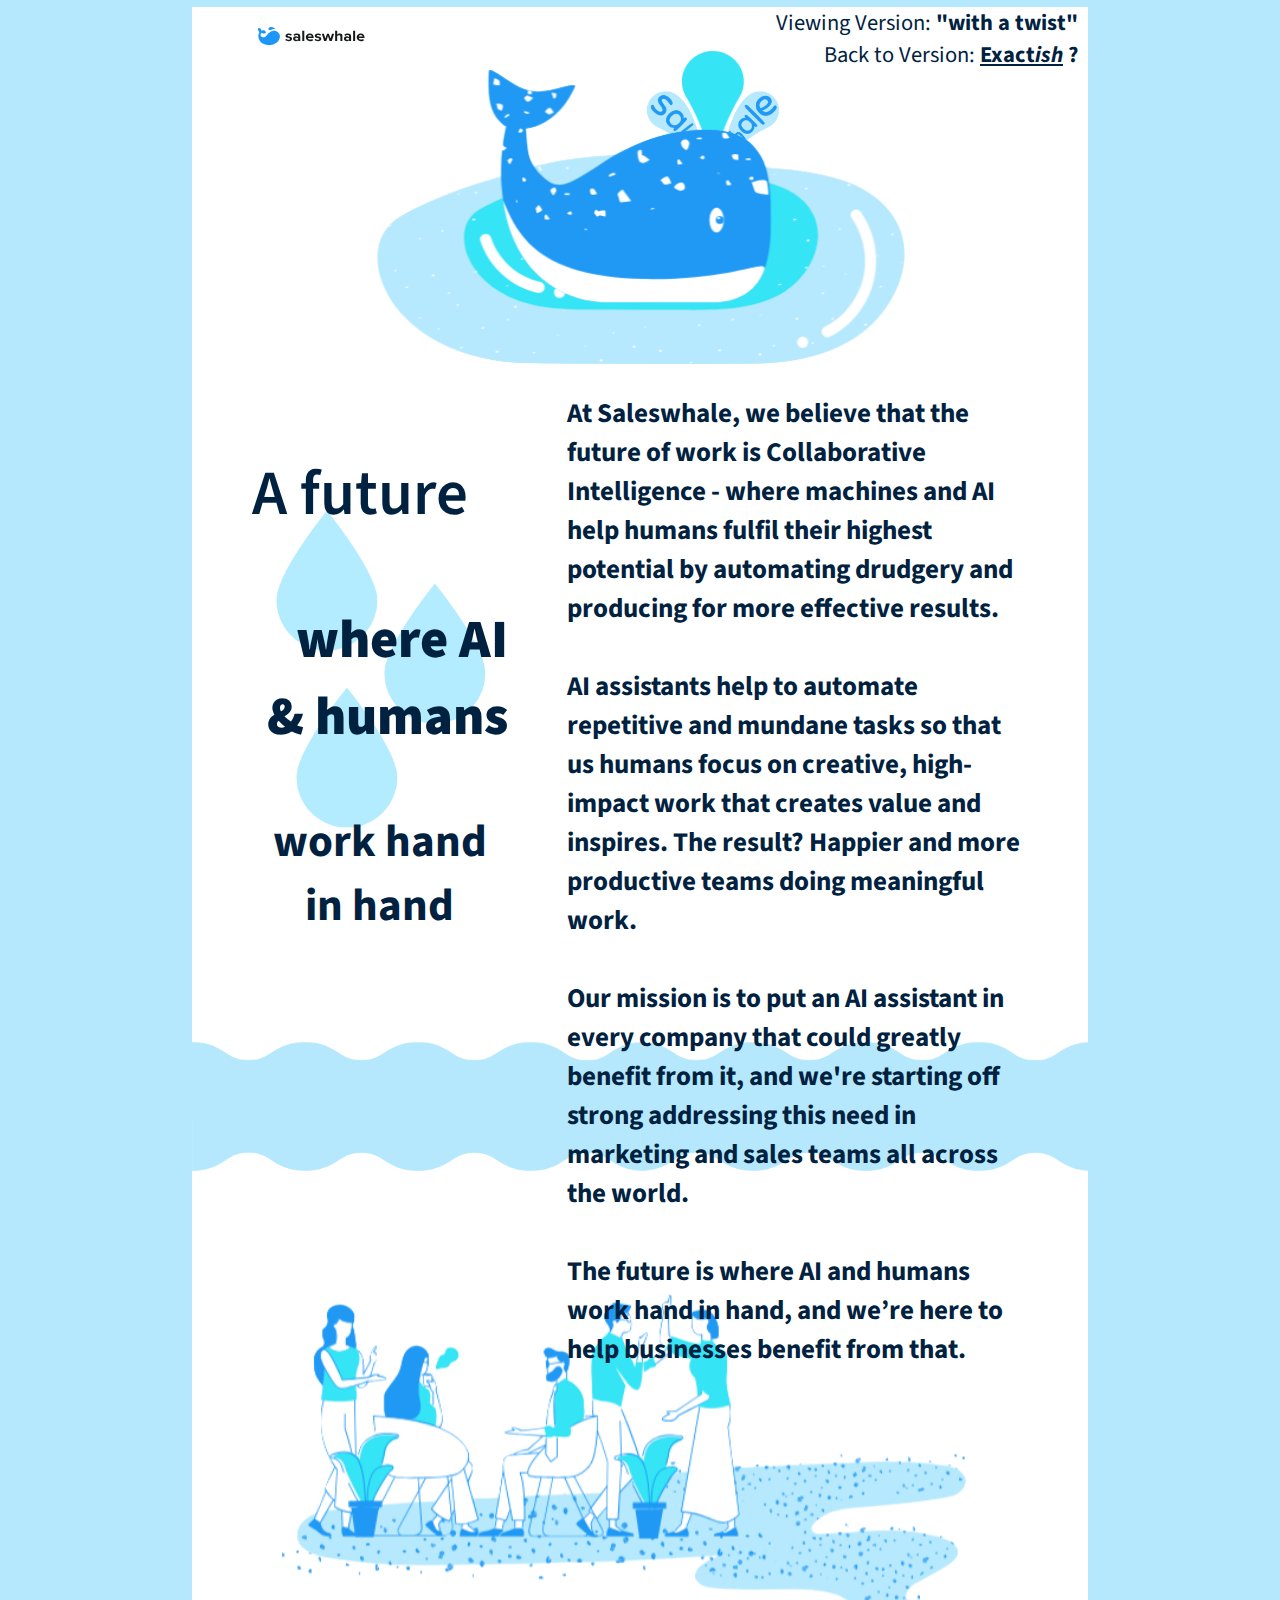
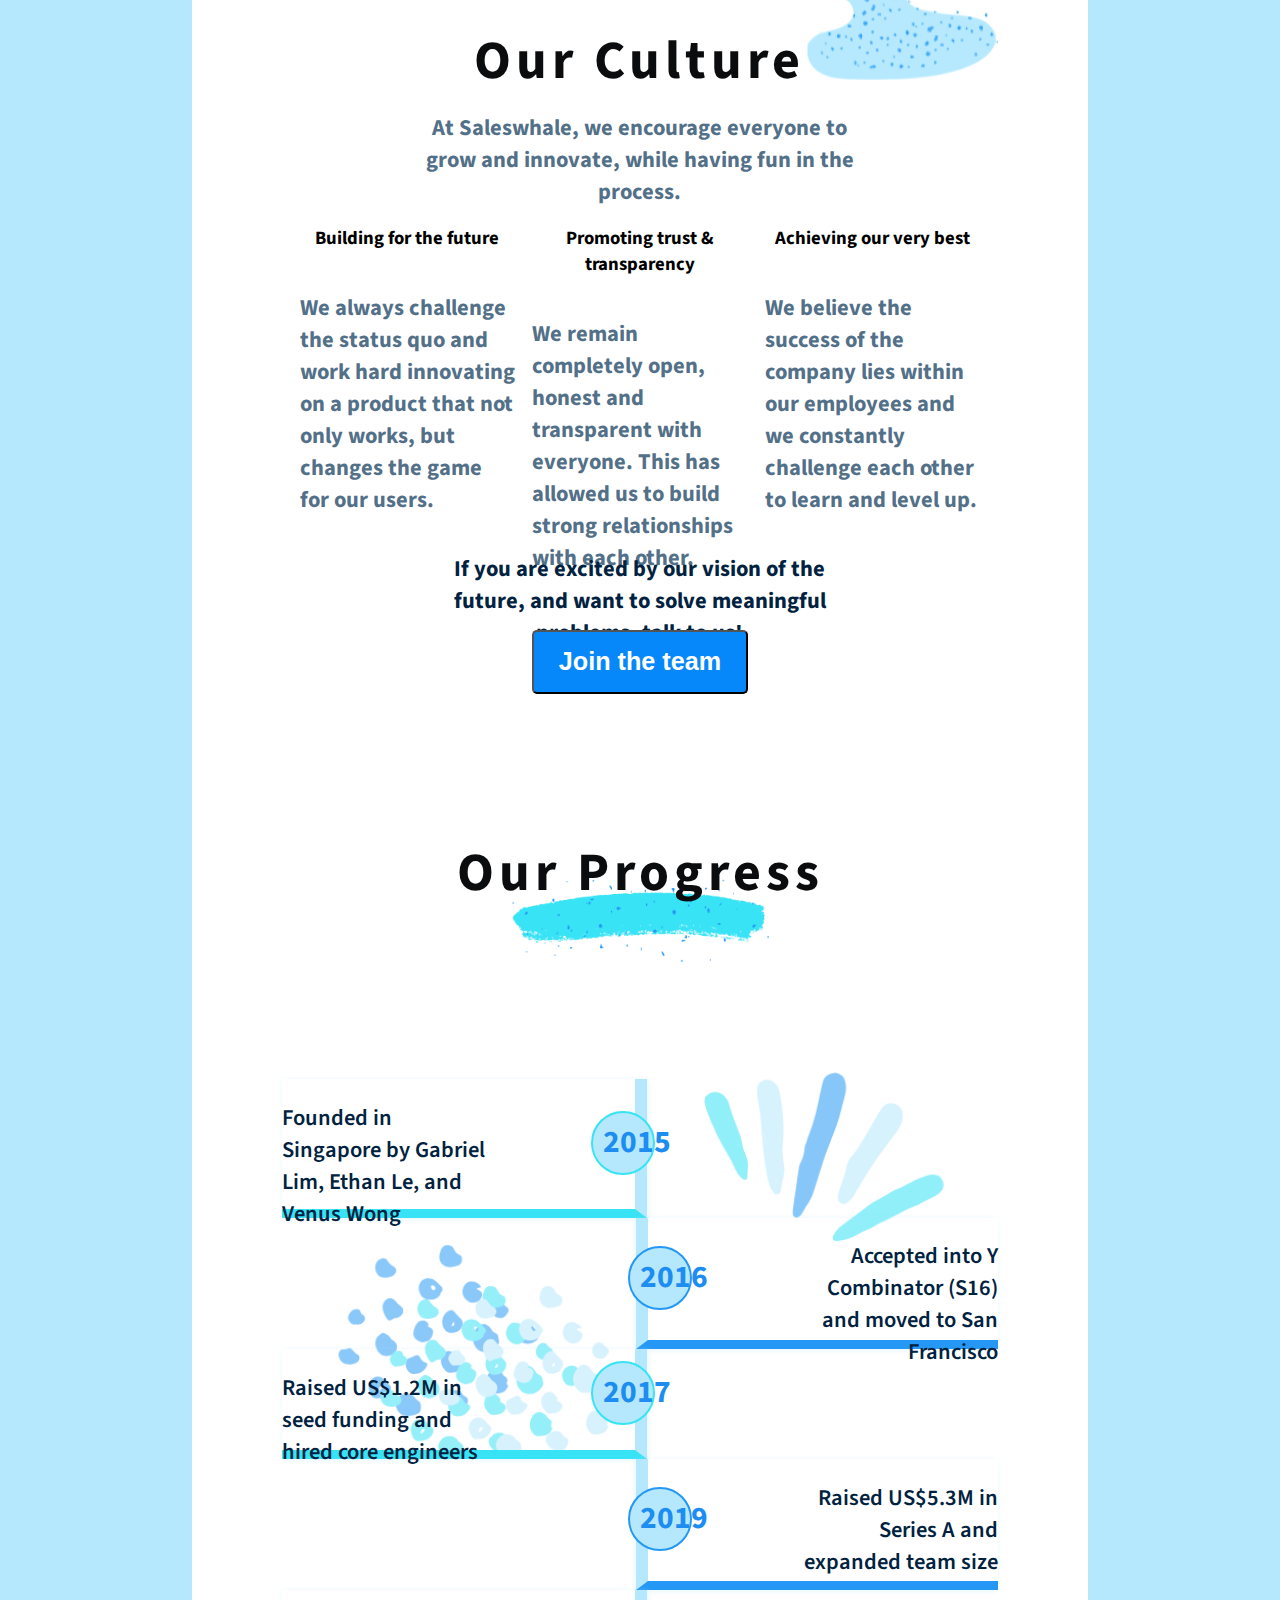
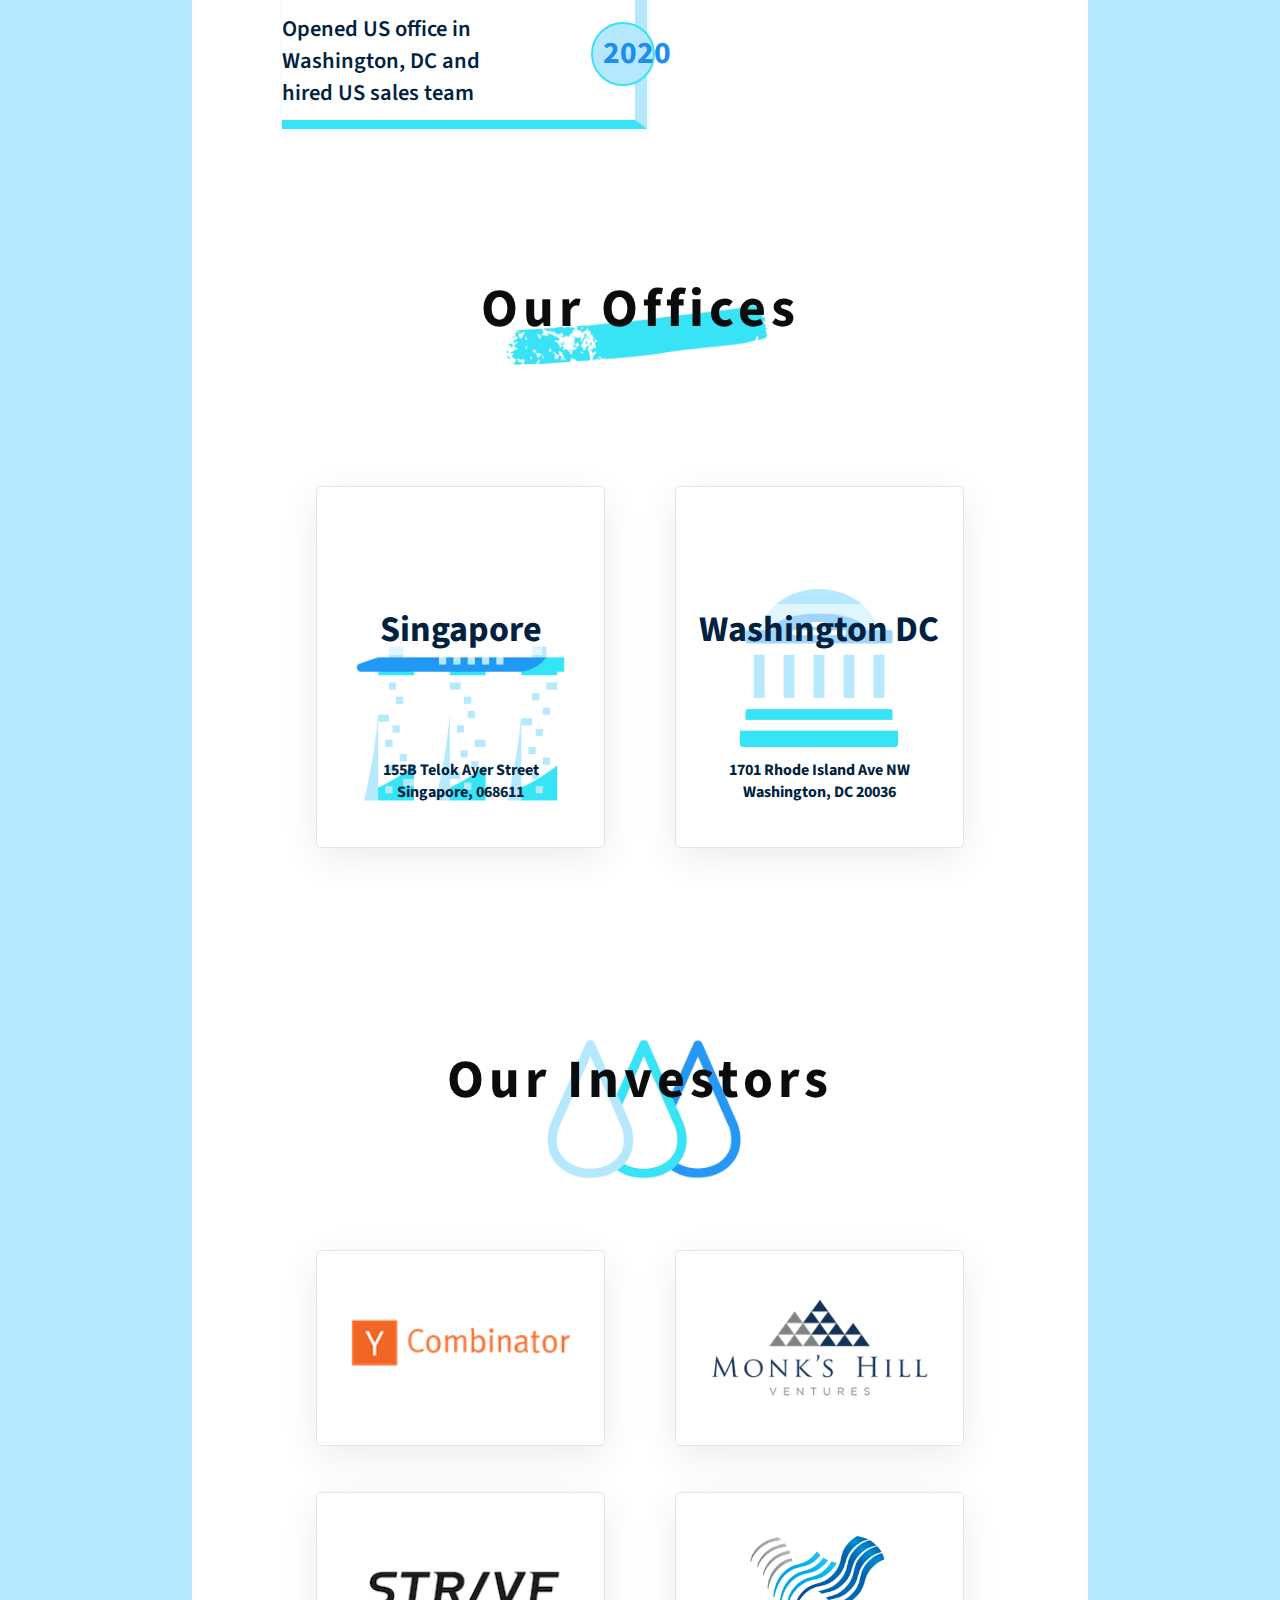
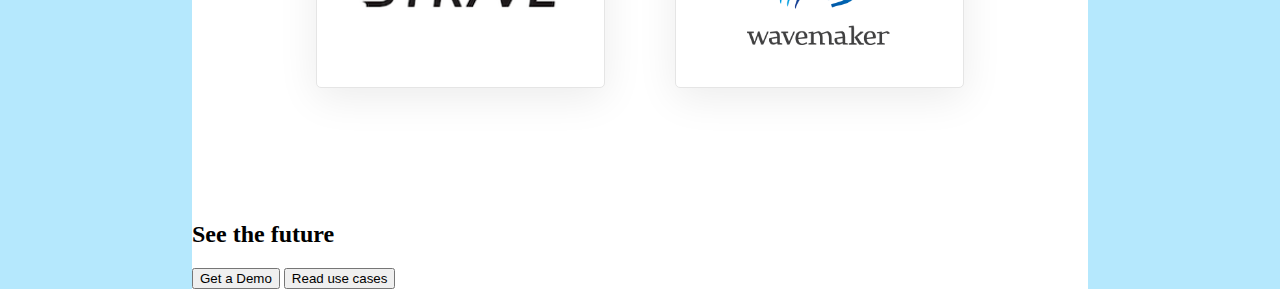
==== commit 2acf4af1: "see the future html" ====
--- a/twist.html
+++ b/twist.html
@@ -109,5 +109,12 @@
             <div class="investorImage" id="wavemaker"></div>
           </div>
       </div>
+      <div class="futureContainer">
+          <h2 id="theFuture">See the future</h2>
+          <div class="buttons">
+            <button id="demo">Get a Demo</button>
+            <button id="cases">Read use cases</button>
+          </div>
+        </div>
 </body>
 </html>--- a/twist.css
+++ b/twist.css
@@ -304,4 +304,125 @@
   width:60%;
   font-style: normal;
   font-size: 2.5vmin;
+}
+.offices {
+  display: flex;
+  flex-direction: column;
+  justify-content: space-evenly;
+  align-content: center;
+  align-items: center;
+  height: 80vh;
+  width: 70vw;
+  margin: auto;
+  font-family: 'Source Sans Pro', sans-serif;
+  color: #002240;
+}
+#offices {
+  color: #0B0C0D;
+  font-size: 6vmin;
+  font-weight: bold;
+  letter-spacing: 5px;
+  width: 50%;
+  height: 15%;
+  line-height: 60px;
+  text-align: center;
+  background: url(assets/officesbg.png) center no-repeat;
+  background-size: 65%;
+}
+.officebox {
+  width: 56vw;
+  height: 50%;
+  display: flex;
+  flex-direction: row;
+  justify-content: space-around;
+  align-content: center;
+  align-items: center;
+}
+.addresses {
+  display: flex;
+  flex-direction: column;
+  justify-content: space-around;
+  align-content: center;
+  align-items: center;
+  text-align: center;
+  height: 100%;
+  width: 40%;
+  background: #FFFFFF;
+  border: 1px solid #E5E5E5;
+  box-shadow: 0px 10px 40px rgba(0, 0, 0, 0.08);
+  border-radius: 5px;
+}
+#Singapore {
+  background: #ffffff url(assets/singapore.png) bottom no-repeat;
+  background-size: 80%;
+}
+#DC {
+  background: #ffffff url(assets/washington.png) center no-repeat;
+  background-size: 55%;
+}
+.location {
+ font-weight: bold;
+ font-size: 4vmin;
+ background: #ffffff94;
+}
+
+.investors {
+  padding-bottom: 10vh;
+  padding-top: 10vh;
+  display: flex;
+  flex-direction: column;
+  justify-content: space-between;
+  align-content: center;
+  align-items: center;
+  height: 80vh;
+  width: 70vw;
+  margin: auto;
+  font-family: 'Source Sans Pro', sans-serif;
+  color: #002240;
+}
+#investors {
+  color: #0B0C0D;
+  font-size: 6vmin;
+  font-weight: bold;
+  letter-spacing: 5px;
+  width: 100;
+  height: 30%;
+  line-height: 90px;
+  text-align: center;
+  background-color: #ffffff72;
+  background: url(assets/investorsbg.png) center no-repeat;
+  background-size: 70%;
+}
+.invImages {
+  width: 56vw;
+  height: 100%;
+  display: flex;
+  flex-direction: row;
+  flex-wrap: wrap;
+  justify-content: space-around;
+  align-content: stretch;
+  align-items: center;
+}
+.investorImage {
+  height: 40%;
+  width: 40%;
+  border: 1px solid #E5E5E5;
+  box-shadow: 0px 10px 40px rgba(0, 0, 0, 0.08);
+  border-radius: 5px;
+}
+#Ycom {
+  background: #ffffff url(assets/Ylogo.png) center no-repeat;
+  background-size: 90%;
+}
+#monks {
+  background: #ffffff url(assets/monkshill.png) center no-repeat;
+  background-size: 90%;
+}
+#strive {
+  background: #ffffff url(assets/strive.png) center no-repeat;
+  background-size: 80%;
+}
+#wavemaker {
+  background: #ffffff url(assets/wavemaker.png) center no-repeat;
+  background-size: 50%;
 }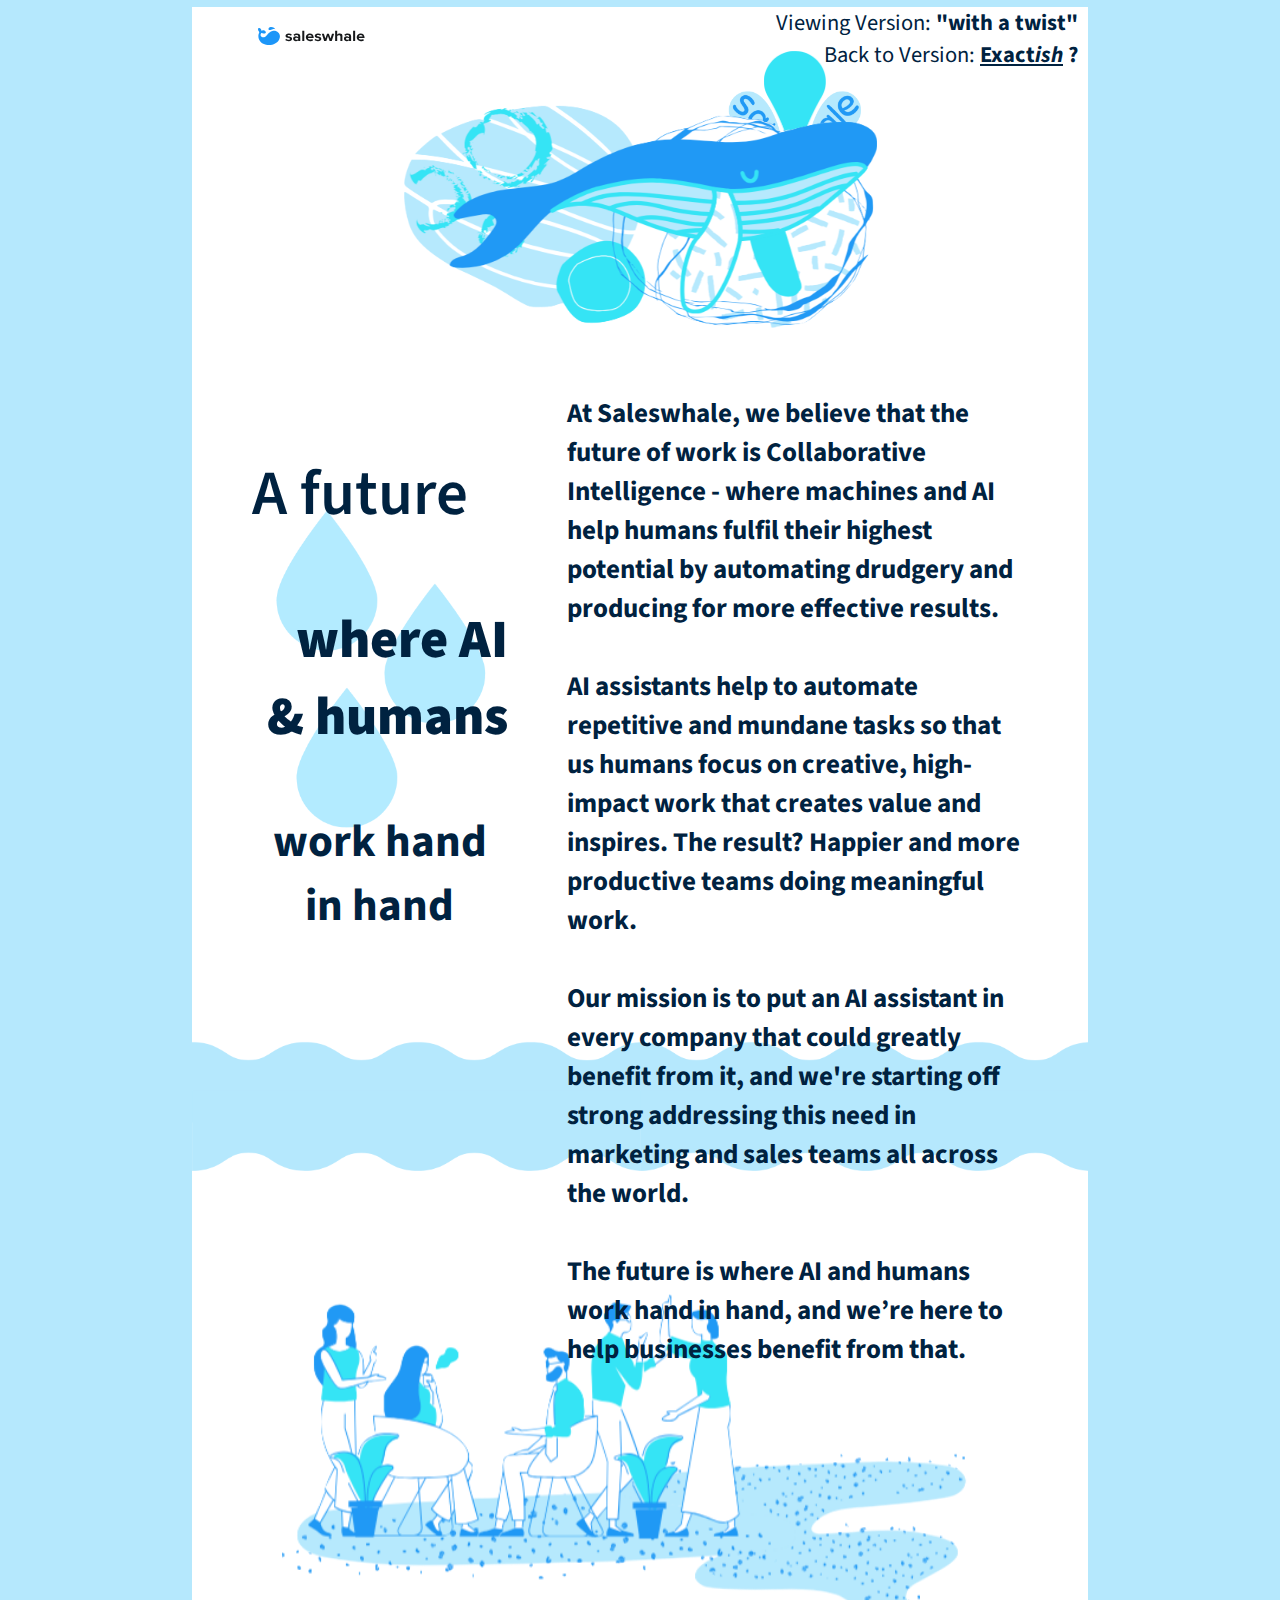
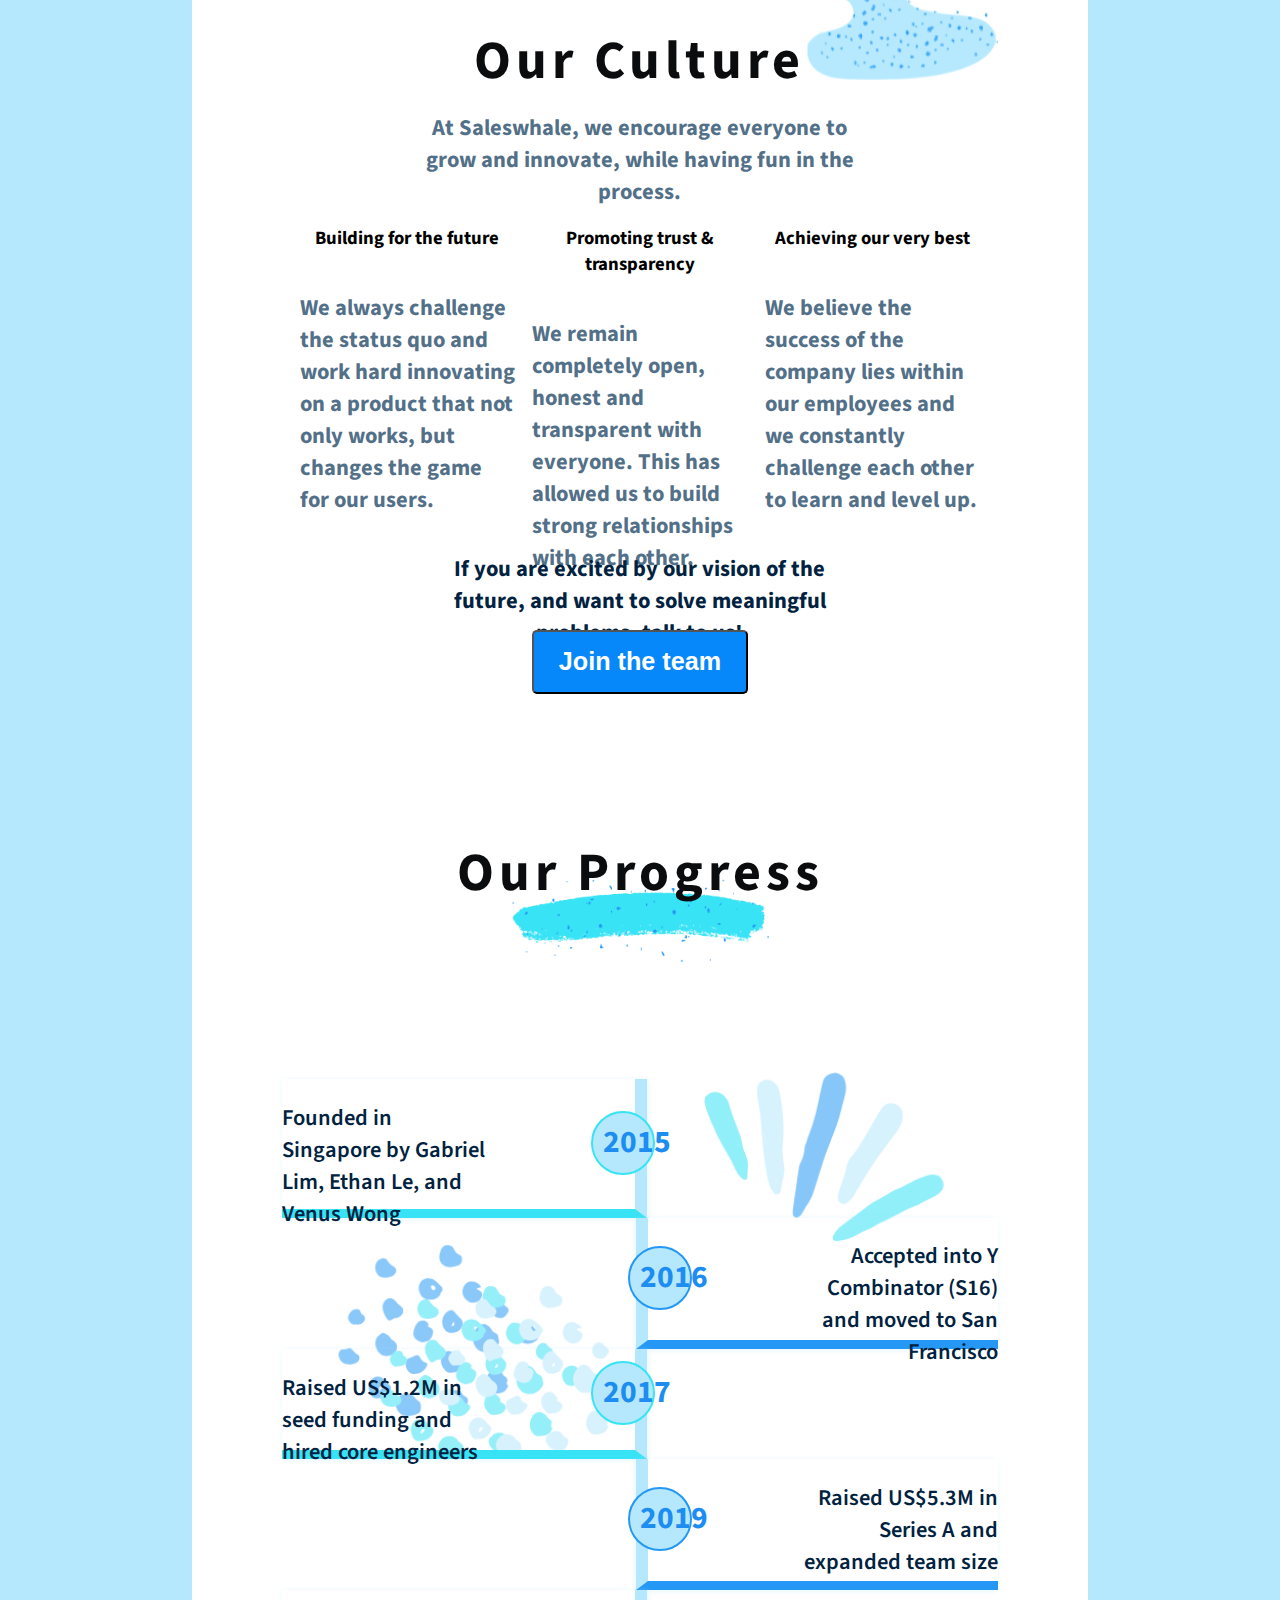
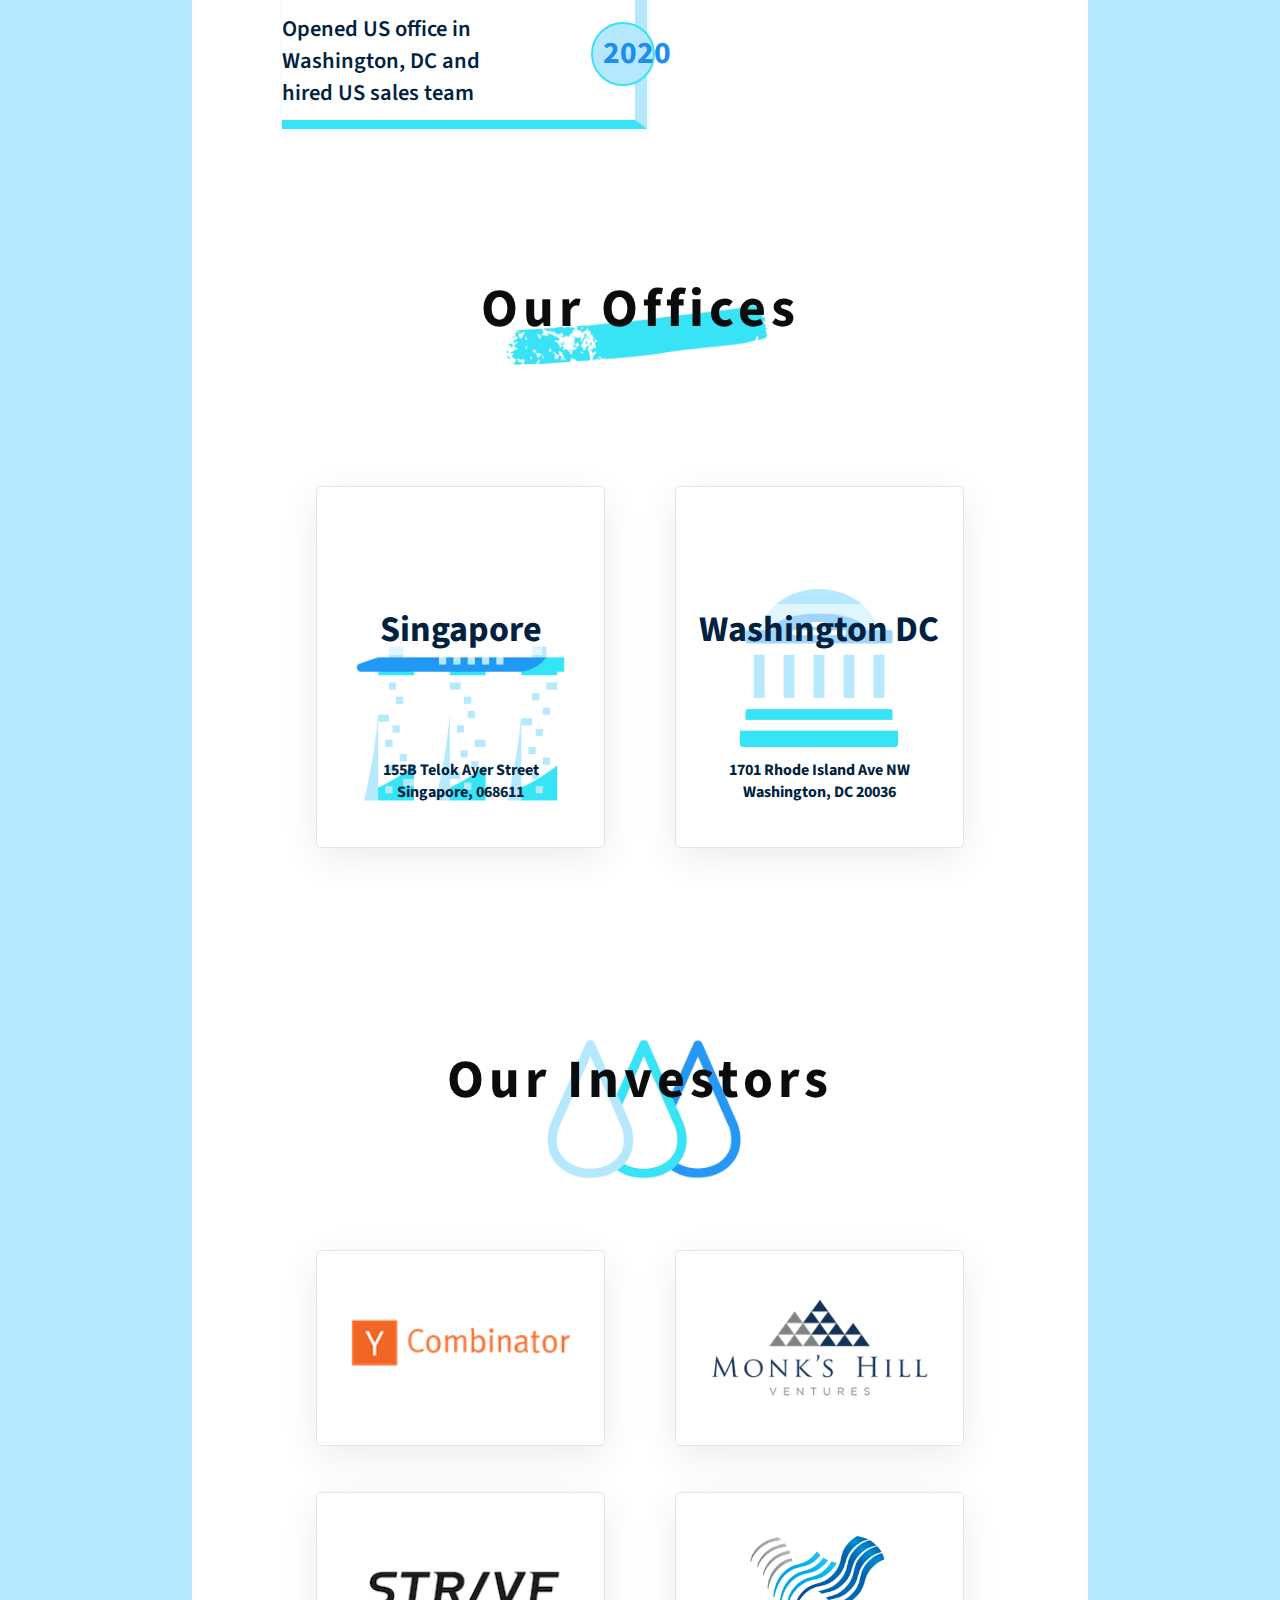
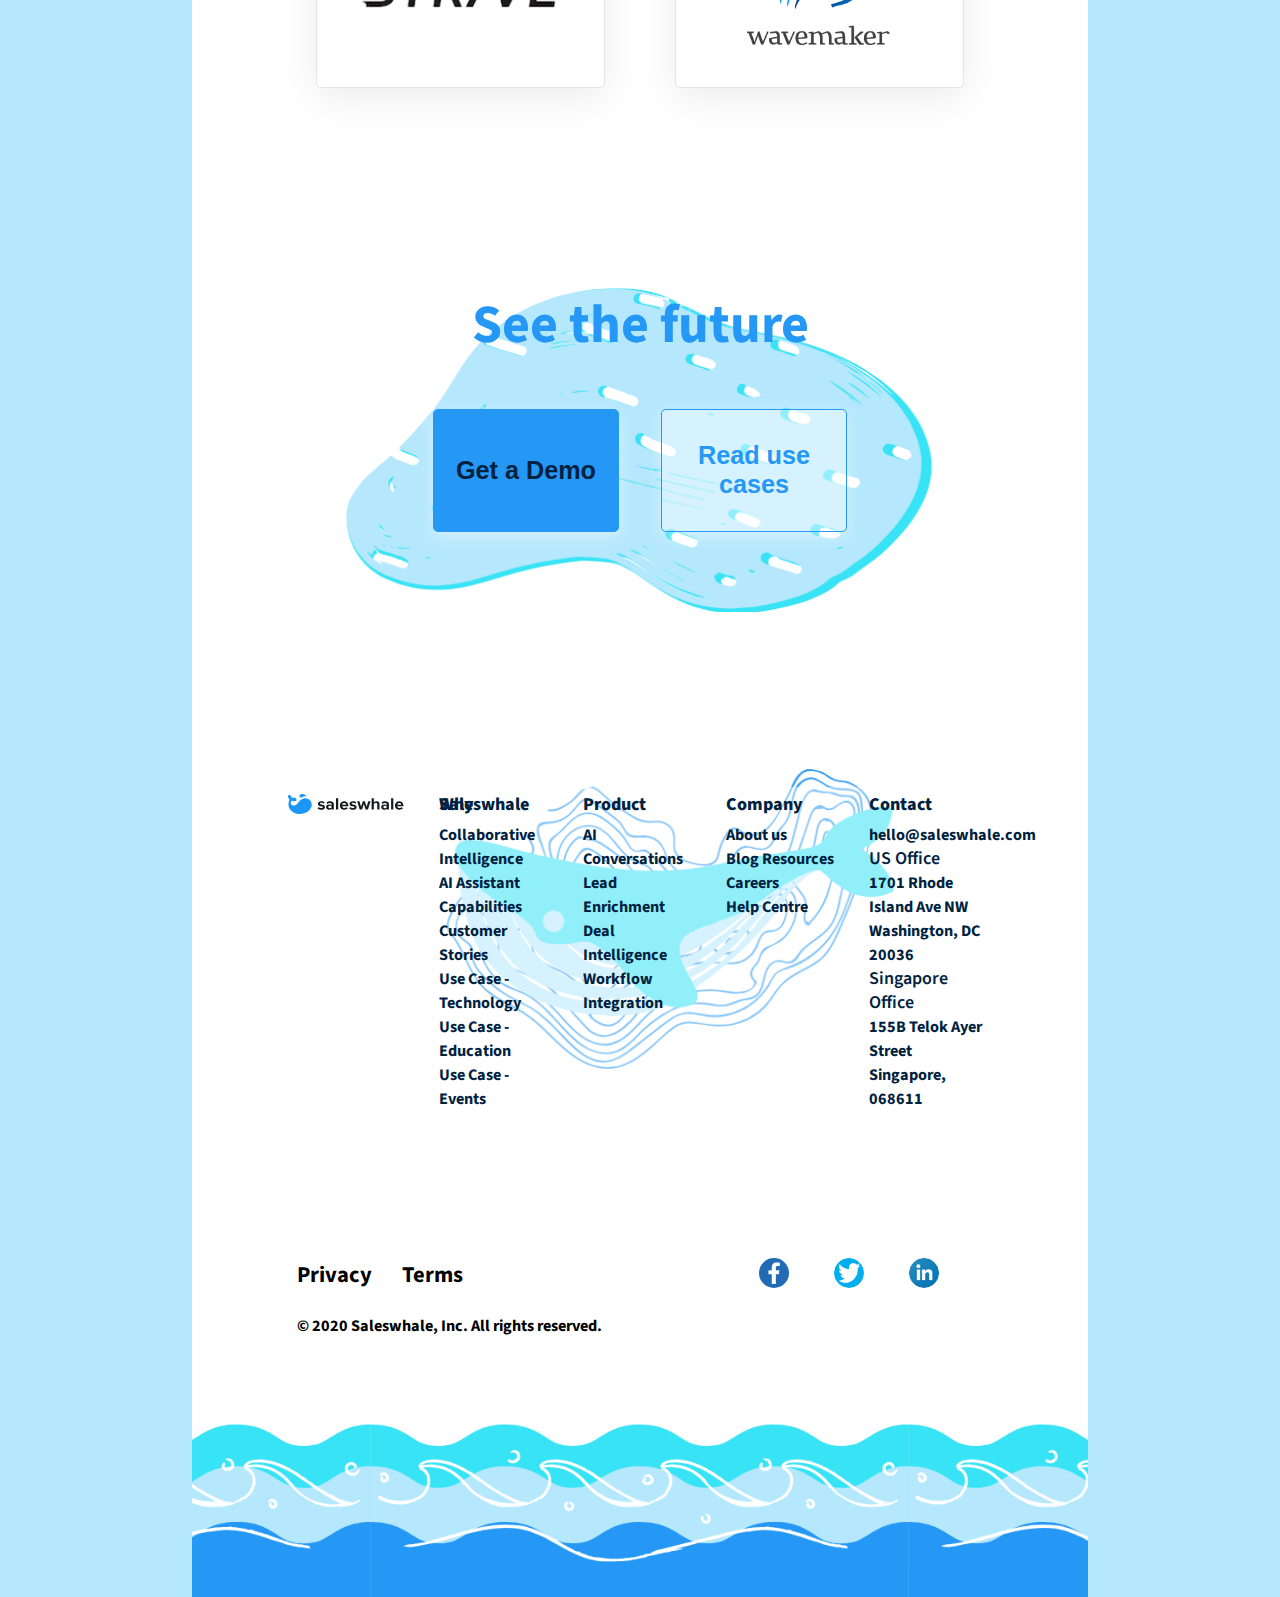
==== commit b33ca097: "bottom tags" ====
--- a/twist.html
+++ b/twist.html
@@ -116,5 +116,55 @@
             <button id="cases">Read use cases</button>
           </div>
         </div>
+        <div class="psuedoFooter">
+            <div class="SWlogo2"></div>
+            <div class="bottomInfo">
+              <div class="BItext" id="why">
+                <h3 class="BItextHeaders">Why Saleswhale</h3>
+                <p class="BItextblocks">Collaborative Intelligence<br>
+                  AI Assistant Capabilities<br>Customer Stories<br>
+                  Use Case - Technology<br>
+                  Use Case - Education<br>
+                  Use Case - Events</p>
+              </div>
+              <div class="BItext" id="product">
+                  <h3 class="BItextHeaders">Product</h3>
+                  <p class="BItextblocks">AI Conversations<br>
+                    Lead Enrichment<br>
+                    Deal Intelligence<br>
+                    Workflow Integration</p>
+              </div>
+              <div class="BItext" id="company">
+                  <h3 class="BItextHeaders">Company</h3>
+                  <p class="BItextblocks">
+                      About us<br>
+                      Blog Resources<br>
+                      Careers<br>
+                      Help Centre
+                  </p>
+              </div>
+              <div class="BItext" id="contact">
+                  <h3 class="BItextHeaders">Contact</h3>
+                  <p class="BItextblocks">
+                  hello@saleswhale.com<br>
+                  <b class="boldAd">US Office</b><br>
+                  1701 Rhode Island Ave NW<br>Washington, DC 20036<br>
+                  <b class="boldAd">Singapore Office</b><br>
+                  155B Telok Ayer Street<br>Singapore, 068611
+                </p>
+              </div>
+            </div>
+          </div>
+          <footer>
+            <div class="leftFooter">
+              <h3 class="privacyTerms">Privacy &nbsp; &nbsp; &nbsp;Terms</h3>
+              <p class="copyright">© 2020 Saleswhale, Inc. All rights reserved.</p>
+            </div>
+            <div class="socialIcons">
+              <div class="socialLogo" id="facebook"></div>
+              <div class="socialLogo" id="twitter"></div>
+              <div class="socialLogo" id="linkedin"></div>
+            </div>
+          </footer>
 </body>
 </html>--- a/twist.css
+++ b/twist.css
@@ -32,13 +32,13 @@
   width: 630px;
   height: 300px;
   background: url(assets/saleswhale.png) center no-repeat;
-  background-size: 85%;
+  background-size: 75%;
   margin: auto;
 }
 .spurt {
   width: 25%;
   height: 200%;
-  margin-left: 43%;
+  margin-left: 53%;
   margin-top: -6%;
   background: url(assets/midspray.png) bottom center no-repeat;
   background-size: 30%;
@@ -168,6 +168,7 @@
   background: #0688FA;
   width: 50%;
   height: 30%;
+  outline:none;
 }
 .timelineContainer {
   padding-top: 5vh;
@@ -425,4 +426,162 @@
 #wavemaker {
   background: #ffffff url(assets/wavemaker.png) center no-repeat;
   background-size: 50%;
+}
+.futureContainer {
+  width: 54vw;
+  height: 55vh;
+  margin: auto;
+  display: flex;
+  flex-direction: column;
+  justify-content: center;
+  align-items: center;
+  border-radius: 5px;
+  background: url(assets/seethefuturebg.png) center no-repeat;
+  background-size: 90%;
+  font-family: 'Source Sans Pro', sans-serif;
+}
+#theFuture {
+  font-size: 6vmin;
+  color: #2598f5;
+}
+.buttons {
+  display: flex;
+  flex-direction: row;
+  justify-content: space-between;
+  height: 50%;
+  width: 60%;
+}
+#demo {
+  font-weight: bold;
+  font-size: 2.8vmin;
+  color: #002240;
+  border-radius: 5px;
+  border: #2598f5 solid 1px;
+  background: #2598f5;
+  width: 45%;
+  height: 50%;
+  box-shadow: 0px 5px 15px #ffffff72;
+  border-radius: 5px;
+  outline:none;
+}
+#cases {
+  font-weight: bold;
+  font-size: 2.8vmin;
+  color: #2598f5;
+  border-radius: 5px;
+  border: #2598f5 solid 1px;
+  background: #ffffff72;
+  box-shadow: 0px 5px 15px #ffffff72;
+  width: 45%;
+  height: 50%;
+  outline:none;
+}
+button:hover {
+  transform: scaleX(1.1) scaleY(1.1);
+  animation: hover linear infinite 1s;
+  outline:none;
+}
+button:active {
+  transform: scaleX(.9) scaleY(.9);
+  outline:none;
+}
+.psuedoFooter {
+  padding-top: 10vh;
+  height: 40vh;
+  width: 56vw;
+  margin: auto;
+  background: #ffffff url(assets/info.png) right no-repeat;
+  background-size: 90%;
+  display: flex;
+  flex-direction: row;
+  justify-content: space-between;
+  align-content: stretch;
+}
+.SWlogo2 {
+  width: 18%;
+  height: 10%;
+  background: url(assets/sw-logo.svg)center no-repeat;
+  background-size: 90%;
+}
+.bottomInfo {
+  width: 80%;
+  height: 100%;
+  display: flex;
+  flex-direction: row;
+  flex-wrap: wrap;
+  justify-content: space-around;
+  align-content: stretch;
+  align-items: flex-start;
+  background: #ffffff72;
+}
+.BItext {
+  width: 20%;
+  height: 45%;
+  line-height: 24px;
+  color: #002240;
+  font-family: 'Source Sans Pro', sans-serif;
+}
+.BItextHeaders {
+  font-size: 2vmin;
+  line-height: 0px;
+  font-weight: 800;
+}
+.BItextblocks {
+font-size: 1.8vmin;
+}
+.boldAd {
+  font-size: 2vmin;
+  font-weight: 600;
+}
+
+footer {
+  padding-top: 10vh;
+  height: 40vh;
+  width: 70vw;
+  margin: auto;
+  background: url(assets/bottombg.png) bottom center repeat-x;
+  background-size:60%;
+  animation: wave linear infinite 10s;
+  font-family: 'Source Sans Pro', sans-serif;
+  display: flex;
+  flex-direction: row;
+  justify-content: space-evenly;
+  align-items: stretch;
+  align-content: center;
+}
+.leftFooter {
+ width: 35%;
+ height: 50%;
+}
+.privacyTerms {
+  font-weight: bold;
+  font-size: 2.5vmin;
+}
+.copyright {
+  font-size: 1.8vmin;
+}
+.socialIcons {
+  height: 20%;
+  width: 30%;
+  display: flex;
+  flex-direction: row;
+  justify-content: space-evenly;
+  align-items: center;
+}
+.socialLogo {
+  border-radius: 50%;
+  height: 30px;
+  width: 30px;
+}
+#facebook {
+  background: #1f6bb6 url(assets/fb.png) center no-repeat;
+  background-size: cover;
+}
+#twitter {
+  background: url(assets/twitter.png) center no-repeat;
+  background-size: cover;
+}
+#linkedin {
+  background: url(assets/linkedin.png) center no-repeat;
+  background-size: cover;
 }--- a/keyframes.css
+++ b/keyframes.css
@@ -65,4 +65,76 @@
   100% {
     background-size: 65%;
   }
+}
+@-webkit-keyframes hover {
+  0%{
+    background: rgb(181,232,253);
+    background: radial-gradient(circle, rgba(181,232,253,1) 0%, rgba(56,227,245,1) 50%, rgba(37,152,245,1) 100%);
+      }
+
+  31.25% {
+    background: rgb(181,232,253);
+    background: radial-gradient(circle, rgba(181,232,253,1) 10%, rgba(56,227,245,1) 60%, rgba(37,152,245,1) 100%);
+  }
+  62.5% {
+    background: rgb(181,232,253);
+    background: radial-gradient(circle, rgba(181,232,253,1) 20%, rgba(56,227,245,1) 70%, rgba(37,152,245,1) 100%);
+  }
+  100%{
+    background: rgb(181,232,253);
+    background: radial-gradient(circle, rgba(181,232,253,1) 10%, rgba(56,227,245,1) 60%, rgba(37,152,245,1) 100%);
+      }
+}
+@keyframes hover {
+  0%{
+    background: rgb(181,232,253);
+    background: radial-gradient(circle, rgba(181,232,253,1) 0%, rgba(56,227,245,1) 50%, rgba(37,152,245,1) 100%);
+      }
+
+  31.25% {
+    background: rgb(181,232,253);
+    background: radial-gradient(circle, rgba(181,232,253,1) 10%, rgba(56,227,245,1) 60%, rgba(37,152,245,1) 100%);
+  }
+  62.5% {
+    background: rgb(181,232,253);
+    background: radial-gradient(circle, rgba(181,232,253,1) 20%, rgba(56,227,245,1) 70%, rgba(37,152,245,1) 100%);
+  }
+  100%{
+    background: rgb(181,232,253);
+    background: radial-gradient(circle, rgba(181,232,253,1) 10%, rgba(56,227,245,1) 60%, rgba(37,152,245,1) 100%);
+      }
+}
+@-webkit-keyframes wave {
+  0% {
+    background-position: 100% 100%;
+  }
+  25% {
+    background-position: 50% 150%;
+  }
+  50% {
+    background-position: 100% 100%;
+  }
+  75% {
+    background-position: 50% 150%;
+  }
+  100% {
+    background-position: 100% 100%;
+  }
+}
+@keyframes wave {
+  0% {
+    background-position: 100% 100%;
+  }
+  25% {
+    background-position: 50% 150%;
+  }
+  50% {
+    background-position: 100% 100%;
+  }
+  75% {
+    background-position: 50% 150%;
+  }
+  100% {
+    background-position: 100% 100%;
+  }
 }